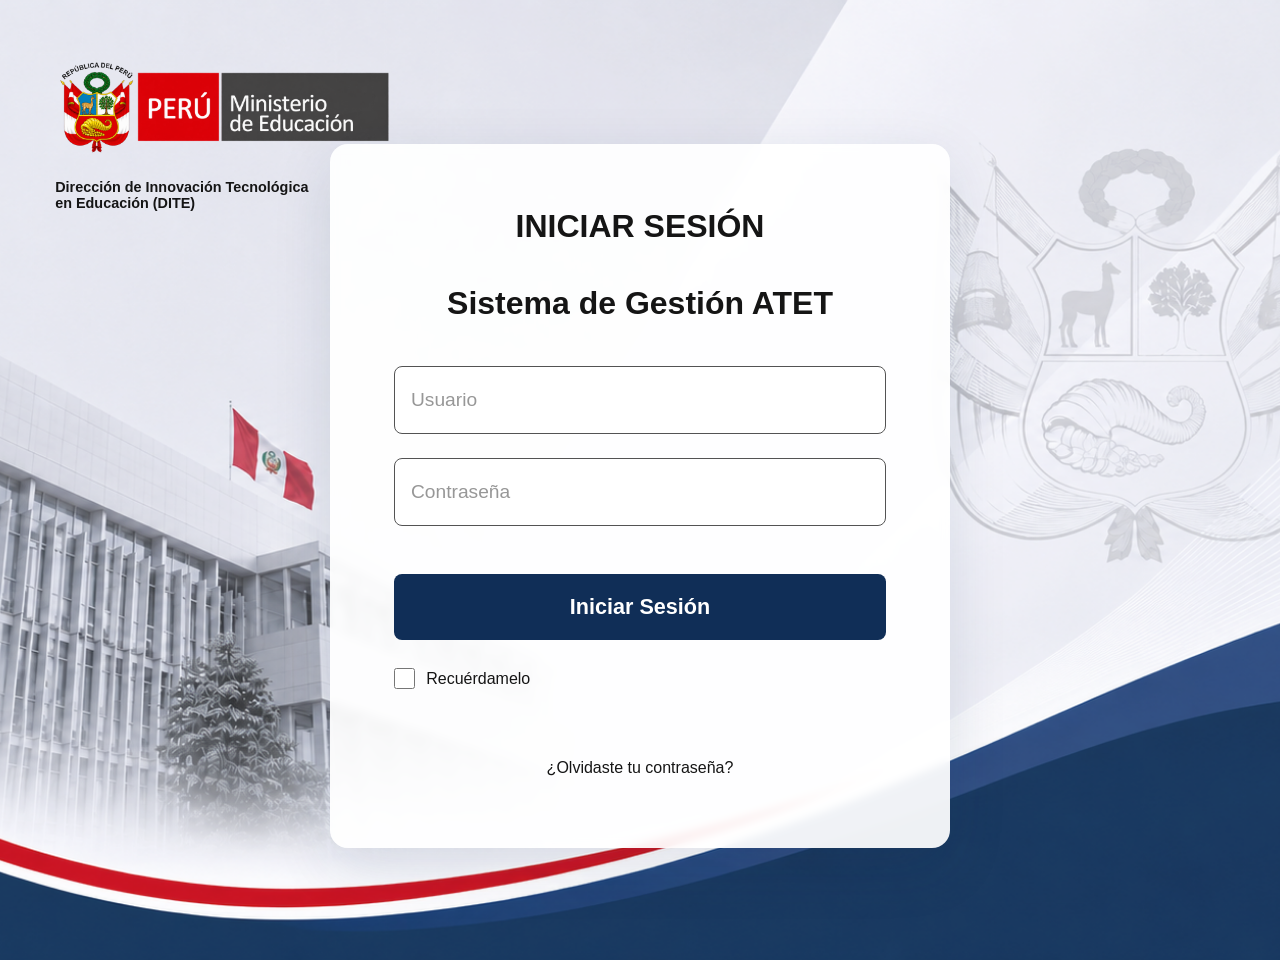
==== src/pages/inicio.html @ fafe776d "primer commit" ====
<!doctype html>
<html lang="es">
  <head>
    <meta charset="UTF-8" />
    <meta name="viewport" content="width=device-width, initial-scale=1.0" />
    <meta name="description" content="Panel del Sistema de Gestión ATET de la DITE" />
    <title>Sistema de Gestión ATET | Panel</title>
    <link rel="stylesheet" href="../assets/css/inicio.css" />
  </head>
  <body>
    <a class="skip-link" href="#main-content">Saltar al contenido principal</a>
    <div class="app-shell">
      <aside class="sidebar" id="sidebar" aria-label="Navegación principal">
        <div class="sidebar__brand">
          <img src="../assets/images/logo-minedu.png" alt="Ministerio de Educación" />
        </div>
        <nav class="sidebar__nav" id="sidebar-nav"></nav>
        <button class="sidebar__logout" id="sidebar-logout" type="button">Cerrar sesión</button>
      </aside>

      <div class="sidebar-overlay" id="sidebar-overlay" aria-hidden="true"></div>

      <div class="app-content">
        <header class="topbar">
          <button class="menu-button" id="menu-button" type="button" aria-label="Abrir menú" aria-controls="sidebar" aria-expanded="false">
            <span></span><span></span><span></span>
          </button>
          <div class="dite-brand" aria-label="Dirección de Innovación Tecnológica en Educación">
            <strong>DITE</strong>
            <span>Dirección de Innovación Tecnológica<br />en Educación</span>
          </div>
          <div class="user-menu">
            <div class="user-menu__details">
              <span>Rol: <strong id="user-role">—</strong></span>
              <span id="user-name">—</span>
            </div>
            <span class="user-menu__avatar" aria-hidden="true"><svg viewBox="0 0 24 24"><circle cx="12" cy="8" r="3.5"/><path d="M5 20c.5-4 2.8-6 7-6s6.5 2 7 6"/></svg></span>
            <button class="logout-button" id="logout" type="button">Cerrar sesión</button>
          </div>
        </header>

        <main class="main-content" id="main-content" tabindex="-1">
          <div class="page-heading">
            <h1 class="sr-only">Dashboard</h1>
            <p class="breadcrumb" aria-label="Ruta actual"><svg aria-hidden="true" viewBox="0 0 24 24"><path d="M3 11.5 12 4l9 7.5"/><path d="M5.5 10v10h13V10"/></svg><span>› Dashboard</span></p>
          </div>
          <section class="module-container" id="module-container" aria-labelledby="module-title" aria-live="polite">
            <h2 id="module-title">Cargando módulo…</h2>
            <p id="module-description">Estamos preparando el contenido solicitado.</p>
            <div id="module-dynamic"></div>
          </section>
        </main>
      </div>
    </div>
    <script src="../config/roles.js"></script>
    <script src="../config/modulos.js"></script>
    <script src="../config/denominacion.js"></script>
    <script src="../config/importacion.js"></script>
    <script src="../config/evaluacion.js"></script>
    <script src="../config/informe.js"></script>
    <script src="../config/demo-store.js"></script>
    <script src="../assets/js/dashboard-calculos.js"></script>
    <script src="../assets/js/entregables-calculos.js"></script>
    <script src="../assets/js/entregables.js"></script>
    <script src="../assets/js/historial.js"></script>
    <script src="../assets/js/evaluacion.js"></script>
    <script src="../assets/js/gestor-bandeja.js"></script>
    <script src="../assets/js/gestor-dashboard.js"></script>
    <script src="../assets/js/informe-vista-previa.js"></script>
    <script src="../assets/js/gestor-historial.js"></script>
    <script src="../assets/js/jefe-dashboard.js"></script>
    <script src="../assets/js/jefe-avance-macro.js"></script>
    <script src="../assets/js/jefe-estado-entregables.js"></script>
    <script src="../assets/js/jefe-informes-macro.js"></script>
    <script src="../assets/js/jefe-productividad-gestor.js"></script>
    <script src="../assets/js/perfil.js"></script>
    <script src="../assets/js/dashboard.js"></script>
    <script src="../assets/js/atet-calculos.js"></script>
    <script src="../assets/js/mis-atet.js"></script>
    <script src="../assets/js/registrar-atet.js"></script>
    <script src="../assets/js/importacion-validacion.js"></script>
    <script src="../assets/js/importar-atet.js"></script>
    <script src="../assets/js/select-ui.js"></script>
    <script src="../assets/js/inicio.js"></script>
  </body>
</html>
---- src/assets/css/inicio.css ----
:root {
  --navy: #132f57;
  --background: #f0f1f3;
  --surface: #fff;
  --text: #171717;
  --muted: #626b78;
  --border: #e2e5e9;
  --sidebar-width: 280px;
  --topbar-height: 106px;
}

* { box-sizing: border-box; }
img, svg { max-width: 100%; }

.skip-link { position: fixed; top: 0.75rem; left: 0.75rem; z-index: 1000; padding: 0.65rem 0.85rem; border-radius: 7px; background: var(--navy); color: #fff; font-weight: 700; transform: translateY(-180%); transition: transform 160ms ease; }
.skip-link:focus { transform: translateY(0); outline: 3px solid #f5c451; outline-offset: 2px; }

html { scroll-behavior: smooth; scrollbar-gutter: stable; }

body {
  min-width: 320px;
  min-height: 100vh;
  min-height: 100svh;
  margin: 0;
  background: var(--background);
  color: var(--text);
  font-family: Arial, Helvetica, sans-serif;
}

button, a { font: inherit; }
.app-shell, .app-content { min-height: 100vh; min-height: 100svh; }

.sidebar {
  position: fixed;
  z-index: 30;
  inset: 0 auto 0 0;
  display: flex;
  width: var(--sidebar-width);
  flex-direction: column;
  background: var(--navy);
  color: #fff;
  transition: transform 200ms ease;
}

.sidebar__brand {
  display: grid;
  min-height: var(--topbar-height);
  place-items: center;
  padding: 1.25rem;
}

.sidebar__brand img { display: block; width: min(100%, 220px); height: auto; }
.sidebar__nav { display: grid; gap: 0.35rem; padding: 1.5rem 1rem; }

.sidebar__logout {
  display: none;
  margin: auto 1rem 1.5rem;
  padding: 0.8rem 1rem;
  border: 1px solid rgba(255, 255, 255, 0.35);
  border-radius: 8px;
  background: transparent;
  color: #fff;
  cursor: pointer;
  font-weight: 700;
}

.sidebar__logout:hover { background: rgba(255, 255, 255, 0.12); }

.nav-link {
  display: flex;
  min-height: 52px;
  align-items: center;
  gap: 0.8rem;
  padding: 0.75rem 1rem;
  border-radius: 8px;
  color: #fff;
  font-weight: 700;
  text-decoration: none;
  transition: background 160ms ease;
}

.nav-link:hover, .nav-link:focus-visible, .nav-link.is-active {
  background: rgba(255, 255, 255, 0.14);
  outline: none;
}
.nav-link:focus-visible { outline: 3px solid rgba(255, 255, 255, 0.9); outline-offset: -3px; }

.nav-link__icon {
  display: inline-grid;
  width: 28px;
  flex: 0 0 28px;
  place-items: center;
}

.nav-link__icon svg {
  width: 24px;
  height: 24px;
  fill: none;
  stroke: currentColor;
  stroke-linecap: round;
  stroke-linejoin: round;
  stroke-width: 2;
}
.app-content { margin-left: var(--sidebar-width); }

.topbar {
  position: sticky;
  z-index: 20;
  top: 0;
  display: flex;
  min-height: var(--topbar-height);
  align-items: center;
  justify-content: space-between;
  gap: 1.5rem;
  padding: 1rem clamp(1.5rem, 4vw, 4rem);
  border-bottom: 1px solid var(--border);
  background: var(--surface);
}

.dite-brand, .user-menu, .user-menu__details { display: flex; min-width: 0; align-items: center; }
.dite-brand { gap: 1.25rem; }
.dite-brand strong { font-size: clamp(2rem, 3vw, 2.75rem); line-height: 1; }
.dite-brand span { font-size: 0.85rem; font-weight: 700; }
.user-menu { gap: 1.25rem; }
.user-menu__details { gap: 2rem; }

.user-menu__avatar {
  display: grid;
  width: 42px;
  height: 42px;
  place-items: center;
  border-radius: 50%;
  background: #eef2f7;
  color: var(--navy);
}

.user-menu__avatar svg {
  width: 23px;
  height: 23px;
  fill: none;
  stroke: currentColor;
  stroke-linecap: round;
  stroke-linejoin: round;
  stroke-width: 1.9;
}

.logout-button {
  padding: 0.65rem 0.9rem;
  border: 1px solid var(--border);
  border-radius: 7px;
  background: #fff;
  color: var(--navy);
  cursor: pointer;
  font-weight: 700;
}

.logout-button:hover { background: #f4f6f9; }

.menu-button {
  display: none;
  width: 44px;
  height: 44px;
  padding: 10px;
  border: 0;
  border-radius: 7px;
  background: transparent;
  cursor: pointer;
}

.menu-button span { display: block; height: 2px; margin: 5px 0; background: var(--navy); }

.main-content {
  min-height: calc(100vh - var(--topbar-height));
  padding: clamp(1rem, 2vw, 1.75rem) clamp(1.25rem, 3vw, 3rem) clamp(1.25rem, 3vw, 3rem);
}

.main-content:focus { outline: none; }
.main-content:focus-visible { outline: 3px solid #2b6cb0; outline-offset: -3px; }

.page-heading {
  display: flex;
  align-items: center;
  justify-content: flex-end;
  gap: 1rem;
  min-height: 20px;
  margin-bottom: 0.65rem;
}

.breadcrumb { display: flex; align-items: center; gap: 0.3rem; margin: 0; font-size: 0.82rem; font-weight: 700; }
.breadcrumb svg { width: 16px; height: 16px; fill: none; stroke: currentColor; stroke-linecap: round; stroke-linejoin: round; stroke-width: 2; }

.module-container {
  min-height: clamp(420px, 66vh, 760px);
  padding: clamp(1.5rem, 3vw, 2.5rem);
  border: 1px solid var(--border);
  border-radius: 14px;
  background: var(--surface);
  box-shadow: 0 8px 24px rgba(16, 46, 87, 0.05);
}

.module-container h2 { margin: 0 0 0.75rem; }
.module-container p { margin: 0; color: var(--muted); }
.module-container h2,
.module-container h3,
.module-container p,
.breadcrumb,
.user-menu__details { overflow-wrap: anywhere; }
.module-container.is-error { border-color: #d7a2a2; background: #fffafa; }
.module-container.is-error h2 { color: #8d1f1f; }

#module-dynamic:not(:empty) { margin-top: 1.75rem; }
#module-dynamic { overflow-anchor: none; }

.module-container.is-view-entering > #module-title,
.module-container.is-view-entering > #module-description,
.module-container.is-view-entering > #module-dynamic {
  animation: view-enter 240ms cubic-bezier(0.22, 1, 0.36, 1) both;
}

.module-container.is-view-entering > #module-description { animation-delay: 25ms; }
.module-container.is-view-entering > #module-dynamic { animation-delay: 45ms; }

@keyframes view-enter {
  from { opacity: 0; transform: translateY(7px); }
  to { opacity: 1; transform: translateY(0); }
}

.custom-select { position: relative; width: 100%; min-width: 0; }
.custom-select > select {
  position: absolute !important;
  width: 1px !important;
  height: 1px !important;
  min-height: 0 !important;
  margin: 0 !important;
  padding: 0 !important;
  overflow: hidden;
  clip: rect(0 0 0 0);
  clip-path: inset(50%);
  white-space: nowrap;
}

.custom-select__trigger {
  position: relative;
  width: 100%;
  min-height: 44px;
  padding: 0.68rem 2.65rem 0.68rem 0.8rem;
  overflow: hidden;
  border: 1px solid #aeb6c2;
  border-radius: 8px;
  background: #fff;
  color: var(--text);
  cursor: pointer;
  font: inherit;
  text-align: left;
  text-overflow: ellipsis;
  white-space: nowrap;
  transition: border-color 160ms ease, box-shadow 160ms ease, background-color 160ms ease;
}
.custom-select__trigger::after {
  position: absolute;
  top: 50%;
  right: 0.9rem;
  width: 8px;
  height: 8px;
  border-right: 2px solid #536174;
  border-bottom: 2px solid #536174;
  content: "";
  transform: translateY(-70%) rotate(45deg);
  transition: transform 180ms ease;
}
.custom-select.is-open .custom-select__trigger {
  border-color: #2b6cb0;
  box-shadow: 0 0 0 3px rgba(43, 108, 176, 0.16);
}
.custom-select.is-open .custom-select__trigger::after { transform: translateY(-25%) rotate(225deg); }
.custom-select__trigger:focus-visible { border-color: #2b6cb0; outline: 3px solid rgba(43, 108, 176, 0.2); outline-offset: 1px; }
.custom-select__trigger.has-placeholder { color: #667085; }
.custom-select__trigger:disabled { background: #eef1f4; color: #737d8b; cursor: not-allowed; }
.custom-select__options {
  position: absolute;
  z-index: 80;
  top: calc(100% + 6px);
  right: 0;
  left: 0;
  display: grid;
  max-height: min(280px, calc(100vh - 150px));
  padding: 0.35rem;
  overflow-y: auto;
  overscroll-behavior: contain;
  border: 1px solid #c8d0da;
  border-radius: 9px;
  background: #fff;
  box-shadow: 0 14px 34px rgba(14, 38, 70, 0.18);
  opacity: 0;
  pointer-events: none;
  transform: translateY(-5px) scale(0.985);
  transform-origin: top center;
  transition: opacity 150ms ease, transform 180ms cubic-bezier(0.22, 1, 0.36, 1);
}
.custom-select.is-open .custom-select__options { opacity: 1; pointer-events: auto; transform: translateY(0) scale(1); }
.custom-select__option {
  width: 100%;
  min-height: 40px;
  padding: 0.6rem 0.7rem;
  border: 0;
  border-radius: 6px;
  background: transparent;
  color: #263548;
  cursor: pointer;
  font: inherit;
  text-align: left;
  transition: background-color 120ms ease, color 120ms ease;
}
.custom-select__option:hover,
.custom-select__option:focus-visible { background: #edf3fa; color: var(--navy); outline: none; }
.custom-select__option.is-selected { background: #e4edf7; color: var(--navy); font-weight: 700; }
.custom-select__option:disabled { color: #939ba7; cursor: not-allowed; }

.dashboard-controls {
  display: flex;
  align-items: end;
  justify-content: flex-end;
  margin-bottom: 1.5rem;
  padding-bottom: 1.25rem;
  border-bottom: 1px solid var(--border);
}

@media (min-width: 700px) {
  .module-container.is-dashboard { position: relative; }
  .module-container.is-dashboard > #module-title,
  .module-container.is-dashboard > #module-description { max-width: calc(100% - 310px); }
  .module-container.is-dashboard #module-dynamic { margin-top: 1.25rem; }
  .module-container.is-dashboard .dashboard-controls {
    position: absolute;
    top: clamp(1.5rem, 3vw, 2.5rem);
    right: clamp(1.5rem, 3vw, 2.5rem);
    width: 265px;
    margin: 0;
    padding: 0;
    border: 0;
  }
}

.dashboard-period-field { display: grid; width: min(100%, 260px); gap: 0.45rem; }
.dashboard-period-field label { color: var(--navy); font-size: 0.9rem; font-weight: 700; }

.dashboard-period-field select {
  width: 100%;
  min-height: 44px;
  padding: 0.65rem 2.5rem 0.65rem 0.8rem;
  border: 1px solid #aeb6c2;
  border-radius: 8px;
  background: #fff;
  color: var(--text);
  cursor: pointer;
}

.dashboard-period-field select:focus-visible {
  border-color: #2b6cb0;
  outline: 3px solid rgba(43, 108, 176, 0.2);
}

.metrics-grid {
  display: grid;
  grid-template-columns: repeat(5, minmax(150px, 1fr));
  gap: 1rem;
}

.metric-card {
  min-height: 138px;
  padding: 1.25rem;
  border: 1px solid var(--border);
  border-top: 5px solid #778395;
  border-radius: 11px;
  background: #fff;
  box-shadow: 0 5px 16px rgba(16, 46, 87, 0.07);
}

.metric-card--primary { border-top-color: var(--navy); }
.metric-card--info { border-top-color: #2877a8; }
.metric-card--success { border-top-color: #26835b; }
.metric-card--warning { border-top-color: #b26a16; }
.metric-card--neutral { border-top-color: #667085; }
.metric-card .metric-card__label { min-height: 2.5em; color: #4d5868; font-size: 0.88rem; font-weight: 700; line-height: 1.35; }
.metric-card .metric-card__value { display: block; margin-top: 0.75rem; color: var(--navy); font-size: clamp(2rem, 3vw, 2.65rem); line-height: 1; }

.dashboard-state {
  display: grid;
  min-height: 140px;
  place-content: center;
  gap: 0.45rem;
  padding: 1.5rem;
  border: 1px dashed #b8c0cb;
  border-radius: 10px;
  text-align: center;
}

.dashboard-state--error { border-color: #d7a2a2; background: #fffafa; }
.dashboard-state--error strong { color: #8d1f1f; }
.dashboard-state--error span { color: var(--muted); }

.period-progress {
  margin-top: 1.5rem;
  padding: clamp(1.25rem, 2.5vw, 1.75rem);
  border: 1px solid var(--border);
  border-radius: 11px;
  background: #f8fafc;
}

.period-progress__heading {
  display: flex;
  align-items: center;
  justify-content: space-between;
  gap: 1rem;
}

.period-progress__heading h3 { margin: 0; color: var(--navy); font-size: 1.05rem; }
.period-progress__heading strong { color: var(--navy); font-size: 1.4rem; }

.period-progress__track {
  height: 14px;
  margin-top: 1rem;
  overflow: hidden;
  border-radius: 999px;
  background: #dfe5ec;
}

.period-progress__track span {
  display: block;
  height: 100%;
  border-radius: inherit;
  background: #2877a8;
  transition: width 220ms ease;
}

.period-progress .period-progress__detail { margin-top: 0.55rem; font-size: 0.88rem; }

.period-dates {
  display: grid;
  grid-template-columns: repeat(2, minmax(0, 1fr));
  gap: 1rem;
  margin-top: 1.35rem;
}

.period-dates div {
  display: grid;
  gap: 0.4rem;
  padding: 1rem;
  border-left: 4px solid var(--navy);
  border-radius: 7px;
  background: #fff;
}

.period-dates span { color: var(--muted); font-size: 0.83rem; font-weight: 700; }
.period-dates strong { color: var(--text); font-size: 1rem; }

.tracking-grid {
  display: grid;
  grid-template-columns: repeat(2, minmax(0, 1fr));
  gap: 1.25rem;
  margin-top: 1.5rem;
}

.tracking-panel {
  min-width: 0;
  padding: 1.25rem;
  border: 1px solid var(--border);
  border-radius: 11px;
  background: #fff;
}

.tracking-panel h3 { margin: 0 0 1rem; color: var(--navy); font-size: 1rem; }
.tracking-table-wrapper { max-width: 100%; overflow-x: auto; }

.tracking-table {
  width: 100%;
  min-width: 680px;
  border-collapse: collapse;
  font-size: 0.84rem;
}

.tracking-table th,
.tracking-table td {
  padding: 0.8rem 0.7rem;
  border-bottom: 1px solid var(--border);
  text-align: left;
  vertical-align: middle;
}

.tracking-table th { background: #f3f6f9; color: #455164; font-size: 0.78rem; white-space: nowrap; }
.tracking-table tbody tr:last-child td { border-bottom: 0; }

.table-pagination {
  display: flex;
  align-items: center;
  justify-content: flex-end;
  gap: 0.75rem;
  margin-top: 1rem;
  font-size: 0.8rem;
  font-weight: 700;
}

.table-pagination button {
  min-height: 36px;
  padding: 0.45rem 0.7rem;
  border: 1px solid #aeb9c8;
  border-radius: 7px;
  background: #fff;
  color: var(--navy);
  cursor: pointer;
  font-weight: 700;
}

.table-pagination button:hover:not(:disabled) { background: #eef3f8; }
.table-pagination button:disabled { cursor: not-allowed; opacity: 0.48; }
.table-pagination button:focus-visible { outline: 3px solid rgba(43, 108, 176, 0.25); outline-offset: 2px; }

.status-badge {
  display: inline-flex;
  align-items: center;
  gap: 0.35rem;
  padding: 0.35rem 0.55rem;
  border-radius: 999px;
  background: #eef1f5;
  color: #4c5768;
  font-size: 0.76rem;
  font-weight: 700;
  white-space: nowrap;
}

.status-badge svg {
  width: 17px;
  height: 17px;
  fill: none;
  stroke: currentColor;
  stroke-linecap: round;
  stroke-linejoin: round;
  stroke-width: 2;
}

.status-badge--conforme { background: #e8f5ee; color: #17633f; }
.status-badge--observada { background: #fff1dc; color: #8a4d08; }
.status-badge--pendiente { background: #edf1f6; color: #4c5768; }

.tracking-empty {
  display: grid;
  min-height: 130px;
  place-items: center;
  padding: 1rem;
  border: 1px dashed #c4cbd4;
  border-radius: 8px;
  text-align: center;
}

.result-summary {
  margin-top: 1.5rem;
  padding: clamp(1.25rem, 2.5vw, 1.75rem);
  border: 1px solid var(--border);
  border-radius: 11px;
  background: #fff;
}

.result-summary__heading h3 { margin: 0; color: var(--navy); font-size: 1.05rem; }
.result-summary__heading p { margin-top: 0.4rem; font-size: 0.88rem; }

.result-summary__content {
  display: grid;
  grid-template-columns: auto minmax(240px, 1fr);
  align-items: center;
  gap: clamp(2rem, 5vw, 4rem);
  max-width: 760px;
  margin-top: 1.5rem;
}

.result-chart {
  position: relative;
  display: grid;
  width: 190px;
  height: 190px;
  flex: 0 0 auto;
  place-items: center;
  border-radius: 50%;
  background: conic-gradient(
    #26835b 0 var(--conforming-stop),
    #b26a16 var(--conforming-stop) var(--observed-stop),
    #667085 var(--observed-stop) 100%
  );
}

.result-chart__center {
  display: grid;
  width: 116px;
  height: 116px;
  place-content: center;
  border-radius: 50%;
  background: #fff;
  text-align: center;
}

.result-chart__center strong { color: var(--navy); font-size: 2rem; line-height: 1; }
.result-chart__center span { margin-top: 0.35rem; color: var(--muted); font-size: 0.78rem; font-weight: 700; }

.result-legend {
  display: grid;
  gap: 0.7rem;
  margin: 0;
  padding: 0;
  list-style: none;
}

.result-legend li {
  display: grid;
  grid-template-columns: 13px minmax(0, 1fr) auto;
  align-items: center;
  gap: 0.65rem;
  padding: 0.65rem 0;
  border-bottom: 1px solid var(--border);
}

.result-legend li:last-child { border-bottom: 0; }
.result-legend__indicator { width: 12px; height: 12px; border-radius: 50%; }
.result-legend__indicator--conforme { background: #26835b; }
.result-legend__indicator--observada { background: #b26a16; }
.result-legend__indicator--pendiente { background: #667085; }
.result-legend strong { color: var(--navy); white-space: nowrap; }

.sr-only {
  position: absolute;
  width: 1px;
  height: 1px;
  padding: 0;
  overflow: hidden;
  clip: rect(0, 0, 0, 0);
  white-space: nowrap;
  border: 0;
}

.atet-state {
  display: grid;
  min-height: 160px;
  place-content: center;
  gap: 0.45rem;
  padding: 1.5rem;
  border: 1px dashed #b8c0cb;
  border-radius: 10px;
  color: var(--muted);
  text-align: center;
}

.atet-state--error { border-color: #d7a2a2; background: #fffafa; }
.atet-state--error strong { color: #8d1f1f; }
.state-retry { min-height: 38px; padding: 0.5rem 0.85rem; border: 1px solid #aeb9c8; border-radius: 7px; background: #fff; color: var(--navy); cursor: pointer; font-weight: 700; }
.state-retry:hover { background: #eef3f8; }
.state-retry:focus-visible { outline: 3px solid rgba(43, 108, 176, 0.25); outline-offset: 2px; }
.module-container[aria-busy="true"] { cursor: progress; }

.demo-flash {
  margin-bottom: 1rem !important;
  padding: 0.85rem 1rem;
  border-left: 4px solid #26835b;
  border-radius: 6px;
  background: #e8f5ee;
  color: #17633f !important;
  font-weight: 700;
}

.atet-list {
  margin-top: 0;
  padding: clamp(1.25rem, 2.5vw, 1.75rem);
  border: 1px solid var(--border);
  border-radius: 11px;
  background: #fff;
}

.atet-list__heading {
  display: flex;
  align-items: center;
  justify-content: space-between;
  gap: 1rem;
}

.atet-list__heading h3 { margin: 0; color: var(--navy); font-size: 1.05rem; }
.atet-list .atet-list__counter { color: var(--navy); font-size: 0.85rem; font-weight: 700; }

.atet-list__heading-actions { display: flex; align-items: center; gap: 1rem; }

.atet-list__import-link {
  display: inline-flex;
  min-height: 40px;
  align-items: center;
  padding: 0.55rem 0.85rem;
  border-radius: 7px;
  background: var(--navy);
  color: #fff;
  font-size: 0.82rem;
  font-weight: 700;
  text-decoration: none;
  white-space: nowrap;
}

.atet-list__import-link:hover { background: #0d2444; }
.atet-list__import-link:focus-visible { outline: 3px solid rgba(43, 108, 176, 0.25); outline-offset: 2px; }

.atet-search {
  display: grid;
  width: min(100%, 520px);
  gap: 0.45rem;
  margin-top: 1.25rem;
}

.atet-search label { color: var(--navy); font-size: 0.88rem; font-weight: 700; }

.atet-search input {
  width: 100%;
  min-height: 44px;
  padding: 0.7rem 0.85rem;
  border: 1px solid #aeb6c2;
  border-radius: 8px;
  color: var(--text);
}

.atet-search input:focus-visible {
  border-color: #2b6cb0;
  outline: 3px solid rgba(43, 108, 176, 0.2);
}

.atet-filters {
  display: grid;
  grid-template-columns: repeat(4, minmax(140px, 1fr)) auto;
  align-items: end;
  gap: 0.8rem;
  margin-top: 1rem;
  padding: 1rem;
  border: 1px solid var(--border);
  border-radius: 9px;
  background: #f8fafc;
}

.atet-filter-field { display: grid; gap: 0.4rem; }
.atet-filter-field label { color: #4d5868; font-size: 0.8rem; font-weight: 700; }

.atet-filter-field select {
  width: 100%;
  min-height: 42px;
  padding: 0.6rem 2rem 0.6rem 0.65rem;
  border: 1px solid #aeb6c2;
  border-radius: 7px;
  background: #fff;
  color: var(--text);
}

.atet-filter-field select:focus-visible {
  border-color: #2b6cb0;
  outline: 3px solid rgba(43, 108, 176, 0.2);
}

.atet-filters__clear {
  min-height: 42px;
  padding: 0.6rem 0.85rem;
  border: 1px solid #aeb9c8;
  border-radius: 7px;
  background: #fff;
  color: var(--navy);
  cursor: pointer;
  font-size: 0.82rem;
  font-weight: 700;
  white-space: nowrap;
}

.atet-filters__clear:hover { background: #eef3f8; }
.atet-filters__clear:focus-visible { outline: 3px solid rgba(43, 108, 176, 0.25); outline-offset: 2px; }

.atet-list__results { margin-top: 1.25rem; }
.atet-table-wrapper { max-width: 100%; overflow-x: auto; }

.atet-table {
  width: 100%;
  min-width: 850px;
  border-collapse: collapse;
  font-size: 0.86rem;
}

.atet-table th,
.atet-table td {
  padding: 0.85rem 0.75rem;
  border-bottom: 1px solid var(--border);
  text-align: left;
  vertical-align: middle;
}

.atet-table th { background: #f3f6f9; color: #455164; font-size: 0.78rem; white-space: nowrap; }
.atet-table tbody tr:hover { background: #f8fafc; }
.atet-table tbody tr:last-child td { border-bottom: 0; }

.atet-status {
  display: inline-flex;
  align-items: center;
  gap: 0.35rem;
  padding: 0.35rem 0.55rem;
  border-radius: 999px;
  background: #eef1f5;
  color: #4c5768;
  font-size: 0.76rem;
  font-weight: 700;
  text-transform: capitalize;
  white-space: nowrap;
}

.atet-status--activo { background: #e8f5ee; color: #17633f; }

.atet-status svg {
  width: 17px;
  height: 17px;
  fill: none;
  stroke: currentColor;
  stroke-linecap: round;
  stroke-linejoin: round;
  stroke-width: 2;
}

.atet-detail-link {
  display: inline-flex;
  min-height: 38px;
  align-items: center;
  padding: 0.5rem 0.7rem;
  border: 1px solid #aeb9c8;
  border-radius: 7px;
  color: var(--navy);
  font-size: 0.8rem;
  font-weight: 700;
  text-decoration: none;
  white-space: nowrap;
}

.atet-detail-link:hover { background: #eef3f8; }
.atet-detail-link:focus-visible { outline: 3px solid rgba(43, 108, 176, 0.25); outline-offset: 2px; }

.atet-list__empty {
  display: grid;
  min-height: 130px;
  place-items: center;
  padding: 1rem;
  border: 1px dashed #c4cbd4;
  border-radius: 8px;
  text-align: center;
}

.atet-detail { width: 100%; max-width: none; }

.atet-detail__toolbar {
  display: flex;
  align-items: center;
  justify-content: space-between;
  gap: 1rem;
  padding-bottom: 1rem;
  border-bottom: 1px solid var(--border);
}

.atet-back-link {
  display: inline-flex;
  width: fit-content;
  min-height: 42px;
  align-items: center;
  justify-content: center;
  padding: 0.55rem 0.9rem;
  border: 1px solid #aeb9c8;
  border-radius: 8px;
  background: #fff;
  color: var(--navy);
  font-size: 0.84rem;
  font-weight: 700;
  text-decoration: none;
}

.atet-back-link:hover { background: #eef3f8; }
.atet-back-link:focus-visible { outline: 3px solid rgba(43, 108, 176, 0.25); outline-offset: 3px; }

.atet-detail__section { padding: 1.5rem 0; border-bottom: 1px solid var(--border); }
.atet-detail__section:last-child { border-bottom: 0; }
.atet-detail__section h3 { margin: 0 0 1rem; color: var(--navy); font-size: 1.05rem; }

.atet-detail__fields {
  display: grid;
  grid-template-columns: repeat(2, minmax(0, 1fr));
  gap: 0;
  margin: 0;
  border-top: 1px solid var(--border);
}

.atet-detail__fields > div {
  min-width: 0;
  padding: 1rem;
  border-bottom: 1px solid var(--border);
}

.atet-detail__fields > div:nth-child(odd) { border-right: 1px solid var(--border); }
.atet-detail__fields .atet-detail__field--full { grid-column: 1 / -1; border-right: 0; }
.atet-detail__fields dt { color: var(--muted); font-size: 0.78rem; font-weight: 700; }
.atet-detail__fields dd { margin: 0.4rem 0 0; overflow-wrap: anywhere; color: var(--text); line-height: 1.5; }

.registration-form { width: 100%; max-width: none; }

.registration-form__note {
  display: flex;
  min-height: 52px;
  align-items: center;
  margin: 1.5rem 0 1rem !important;
  padding: 0 1rem;
  border-left: 4px solid #2877a8;
  background: #f0f7fc;
  color: #33465d !important;
  font-size: 0.88rem;
  line-height: 1.35;
  text-align: left;
}

.registration-form__section {
  min-width: 0;
  margin: 0;
  padding: 1.5rem 0;
  border: 0;
  border-bottom: 0;
}

.registration-form__section legend {
  width: 100%;
  margin: 0 0 1rem;
  padding: 0;
  color: var(--navy);
  font-size: 1.05rem;
  font-weight: 700;
}

.registration-form__grid {
  display: grid;
  grid-template-columns: repeat(3, minmax(0, 1fr));
  gap: 1rem 1.25rem;
}

.registration-field { display: grid; min-width: 0; align-content: start; gap: 0.45rem; }
.registration-field--full { grid-column: 1 / -1; }
.registration-field label { color: #4d5868; font-size: 0.83rem; font-weight: 700; }

.registration-field input,
.registration-field select,
.registration-field textarea {
  width: 100%;
  min-height: 44px;
  padding: 0.7rem 0.8rem;
  border: 1px solid #aeb6c2;
  border-radius: 8px;
  background: #fff;
  color: var(--text);
  font: inherit;
}

.registration-field textarea { min-height: 110px; resize: vertical; line-height: 1.5; }
.registration-field input[readonly],
.registration-field textarea[readonly] { background: #f3f5f7; color: #596476; }

.registration-field input:focus-visible,
.registration-field select:focus-visible,
.registration-field textarea:focus-visible {
  border-color: #2b6cb0;
  outline: 3px solid rgba(43, 108, 176, 0.2);
}

.registration-field input.is-invalid,
.registration-field select.is-invalid,
.registration-field textarea.is-invalid { border-color: #a33a2b; }

.registration-field .registration-field__error {
  min-height: 1.1rem;
  color: #8d1f1f;
  font-size: 0.76rem;
  line-height: 1.35;
}

.registration-field .registration-field__help {
  color: var(--muted);
  font-size: 0.76rem;
  line-height: 1.35;
}

.registration-form__actions {
  display: flex;
  justify-content: flex-end;
  gap: 0.75rem;
  padding-top: 1.5rem;
}

.registration-action {
  display: inline-flex;
  min-height: 44px;
  align-items: center;
  justify-content: center;
  padding: 0.65rem 1rem;
  border: 1px solid #aeb9c8;
  border-radius: 8px;
  cursor: pointer;
  font-weight: 700;
  text-decoration: none;
}

.registration-action--secondary { background: #fff; color: var(--navy); }
.registration-action--primary { border-color: var(--navy); background: var(--navy); color: #fff; }
.registration-action--secondary:hover { background: #eef3f8; }
.registration-action--primary:hover { background: #0d2444; }
.registration-action:disabled { cursor: wait; opacity: 0.62; }
.registration-action:focus-visible { outline: 3px solid rgba(43, 108, 176, 0.25); outline-offset: 2px; }
.registration-form .registration-form__status { min-height: 1.4rem; margin-top: 0.8rem; text-align: right; }

.import-wizard { width: 100%; max-width: none; }

.import-steps {
  position: relative;
  display: grid;
  grid-template-columns: repeat(4, minmax(0, 1fr));
  margin: 1rem 0 1.5rem;
  padding: 0;
  list-style: none;
}

.import-steps::before {
  position: absolute;
  z-index: 0;
  top: 17px;
  right: 12.5%;
  left: 12.5%;
  height: 2px;
  background: #dce2e9;
  content: "";
}

.import-steps li {
  position: relative;
  z-index: 1;
  display: grid;
  justify-items: center;
  gap: 0.45rem;
  color: var(--muted);
  font-size: 0.8rem;
  text-align: center;
}

.import-steps span {
  z-index: 1;
  display: grid;
  width: 34px;
  height: 34px;
  flex: 0 0 auto;
  place-items: center;
  border: 2px solid #c4ccd6;
  border-radius: 50%;
  background: #fff;
  font-weight: 800;
}

.import-steps .is-current { color: var(--navy); }
.import-steps .is-current span { border-color: var(--navy); background: var(--navy); color: #fff; }
.import-steps .is-complete { color: #17633f; }
.import-steps .is-complete span { border-color: #26835b; background: #e8f5ee; color: #17633f; }

.import-panel {
  margin-top: 1rem;
  padding: clamp(1rem, 2.5vw, 1.5rem);
  border: 1px solid var(--border);
  border-radius: 10px;
  background: #fff;
}

.import-panel--template {
  display: grid;
  grid-template-columns: minmax(0, 1fr) auto;
  align-items: center;
  gap: 0.45rem 1.5rem;
  background: #f8fafc;
}

.import-panel h3 { margin: 0; color: var(--navy); font-size: 1rem; }
.import-panel p { margin: 0; color: var(--muted); font-size: 0.86rem; }
.import-panel--template .registration-action { grid-row: 1 / 3; grid-column: 2; }

.import-dropzone {
  display: grid;
  min-height: 190px;
  place-items: center;
  align-content: center;
  gap: 0.45rem;
  margin-top: 1rem;
  padding: 1.5rem;
  border: 2px dashed #9eabbc;
  border-radius: 10px;
  background: #fbfcfe;
  color: var(--navy);
  cursor: pointer;
  text-align: center;
}

.import-dropzone:hover,
.import-dropzone.is-dragging { border-color: #2b6cb0; background: #f0f7fc; }
.import-dropzone:focus-within { outline: 3px solid rgba(43, 108, 176, 0.25); outline-offset: 2px; }
.import-dropzone__icon { font-size: 2rem; line-height: 1; }
.import-dropzone > span:last-child { color: var(--muted); font-size: 0.8rem; }

.import-file-card {
  display: grid;
  gap: 0.25rem;
  margin-top: 1rem;
  padding: 0.85rem 1rem;
  border-left: 4px solid #26835b;
  border-radius: 6px;
  background: #e8f5ee;
  color: #17633f;
}

.import-file-card[hidden] { display: none; }
.import-file-card span { font-size: 0.8rem; }
.import-status { min-height: 1.3rem; margin-top: 0.75rem !important; }
.import-status--error { color: #8d1f1f !important; font-weight: 700; }

.import-actions {
  display: flex;
  justify-content: space-between;
  gap: 0.75rem;
  padding-top: 1.5rem;
}

.import-validation-result:focus { outline: 3px solid rgba(43, 108, 176, 0.25); outline-offset: 3px; }

.import-validation-summary {
  display: grid;
  grid-template-columns: repeat(4, minmax(0, 1fr));
  gap: 0.75rem;
  margin: 1.25rem 0 0;
}

.import-validation-summary__item {
  padding: 0.8rem 1rem;
  border-left: 3px solid var(--navy);
}

.import-validation-summary__item--valid { border-left-color: #26835b; }
.import-validation-summary__item--warning { border-left-color: #b2701d; }
.import-validation-summary__item--blocked { border-left-color: #a33a2b; }
.import-validation-summary dt { color: var(--muted); font-size: 0.78rem; font-weight: 700; }
.import-validation-summary dd { margin: 0.35rem 0 0; color: var(--navy); font-size: 1.65rem; font-weight: 800; }

.import-review:focus { outline: 3px solid rgba(43, 108, 176, 0.25); outline-offset: 3px; }
.import-review__heading { display: flex; align-items: center; justify-content: space-between; gap: 1rem; margin-bottom: 1rem; }
.import-review__heading p { color: var(--navy); font-weight: 700; }
.import-review-table-wrapper { max-width: 100%; overflow-x: auto; }
.import-review-table { width: 100%; min-width: 980px; border-collapse: collapse; font-size: 0.82rem; }
.import-review-table th,
.import-review-table td { padding: 0.8rem 0.7rem; border-bottom: 1px solid var(--border); text-align: left; vertical-align: top; }
.import-review-table th { background: #f3f6f9; color: #455164; font-size: 0.76rem; white-space: nowrap; }
.import-review-table details { min-width: 170px; }
.import-review-table summary { color: var(--navy); cursor: pointer; font-weight: 700; }
.import-review-table details:focus-within { outline: 3px solid rgba(43, 108, 176, 0.2); outline-offset: 2px; }
.import-review-table ul { display: grid; gap: 0.4rem; margin: 0.6rem 0 0; padding-left: 1.1rem; }
.import-review-table li { line-height: 1.35; }
.import-review-table li.is-error { color: #8d1f1f; }
.import-review-table li.is-warning { color: #805113; }

.import-row-status { display: inline-flex; padding: 0.35rem 0.55rem; border-radius: 999px; font-size: 0.74rem; font-weight: 700; white-space: nowrap; }
.import-row-status--importada { background: #e8f5ee; color: #17633f; }
.import-row-status--importada-advertencia { background: #fff3df; color: #805113; }
.import-row-status--no-importada { background: #fbe9e7; color: #8d1f1f; }
.import-review__pagination { margin-top: 1rem; }

.import-final-state {
  min-height: 230px;
  align-content: center;
  text-align: center;
}

.import-final-state:focus { outline: 3px solid rgba(43, 108, 176, 0.25); outline-offset: 3px; }
.import-final-state__summary { margin-top: 1rem; text-align: left; }
.import-final-state__table { margin-top: 1.25rem; text-align: left; }

.deliverable-list {
  width: 100%;
  padding: clamp(1.25rem, 2.5vw, 1.75rem);
  border: 1px solid var(--border);
  border-radius: 11px;
  background: #fff;
}

.deliverable-list__heading { display: flex; align-items: center; justify-content: space-between; gap: 1rem; }
.deliverable-list__heading h3 { margin: 0; color: var(--navy); font-size: 1.05rem; }
.deliverable-list__heading p { color: var(--navy); font-size: 0.85rem; font-weight: 700; }
.deliverable-filters { display: grid; grid-template-columns: repeat(3, minmax(0, 1fr)) auto; align-items: end; gap: 0.8rem; margin-top: 1.25rem; padding: 1rem; border: 1px solid var(--border); border-radius: 9px; background: #f8fafc; }
.deliverable-filter { display: grid; min-width: 0; gap: 0.4rem; }
.deliverable-filter label { color: #4d5868; font-size: 0.8rem; font-weight: 700; }
.deliverable-filter select { width: 100%; min-height: 42px; padding: 0.6rem 2rem 0.6rem 0.65rem; border: 1px solid #aeb6c2; border-radius: 7px; background: #fff; color: var(--text); }
.deliverable-filter select:focus-visible { border-color: #2b6cb0; outline: 3px solid rgba(43, 108, 176, 0.2); }
.deliverable-list__results { margin-top: 1.25rem; }
.deliverable-table-wrapper { max-width: 100%; overflow-x: auto; }
.deliverable-table { width: 100%; min-width: 1080px; border-collapse: collapse; font-size: 0.82rem; }
.deliverable-table th,
.deliverable-table td { padding: 0.8rem 0.7rem; border-bottom: 1px solid var(--border); text-align: left; vertical-align: middle; }
.deliverable-table th { background: #f3f6f9; color: #455164; font-size: 0.76rem; white-space: nowrap; }
.deliverable-table tbody tr:hover { background: #f8fafc; }
.deliverable-table__atet { display: grid; gap: 0.2rem; min-width: 180px; }
.deliverable-table__atet span { color: var(--muted); font-size: 0.76rem; }
.deliverable-status { display: inline-flex; padding: 0.35rem 0.55rem; border-radius: 999px; font-size: 0.74rem; font-weight: 700; white-space: nowrap; }
.deliverable-status--pendiente { background: #eef1f5; color: #4c5768; }
.deliverable-status--presentado { background: #e8f5ee; color: #17633f; }
.deliverable-status--fuera-plazo { background: #fff3df; color: #805113; }
.evaluation-status { display: inline-flex; padding: 0.35rem 0.55rem; border-radius: 999px; font-size: 0.74rem; font-weight: 700; white-space: nowrap; }
.evaluation-status--pendiente { background: #eef1f5; color: #4c5768; }
.evaluation-status--conforme { background: #e8f5ee; color: #17633f; }
.evaluation-status--observada { background: #fbe9e7; color: #8d1f1f; }
.deliverable-action { display: inline-flex; min-height: 38px; align-items: center; padding: 0.5rem 0.7rem; border: 1px solid #aeb9c8; border-radius: 7px; color: var(--navy); font-size: 0.78rem; font-weight: 700; text-decoration: none; white-space: nowrap; }
.deliverable-action:hover { background: #eef3f8; }
.deliverable-action:focus-visible { outline: 3px solid rgba(43, 108, 176, 0.25); outline-offset: 2px; }
.deliverable-placeholder { display: grid; width: 100%; justify-items: start; gap: 1rem; }
.deliverable-placeholder h3 { margin: 0; color: var(--navy); }
.deliverable-placeholder p { margin: 0; color: var(--muted); }
.deliverable-presentation { width: 100%; }
.deliverable-presentation > .atet-back-link { margin-bottom: 1rem; }
.deliverable-presentation__heading { display: flex; align-items: center; justify-content: space-between; gap: 1rem; margin-bottom: 1rem; }
.deliverable-presentation__heading h3 { margin: 0; color: var(--navy); font-size: 1.05rem; }
.deliverable-presentation__details { max-width: none; }
.deliverable-presentation__form { width: 100%; }

.history-list { width: 100%; padding: clamp(1.25rem, 2.5vw, 1.75rem); border: 1px solid var(--border); border-radius: 11px; background: #fff; }
.history-list__heading { display: flex; align-items: center; justify-content: space-between; gap: 1rem; }
.history-list__heading h3 { margin: 0; color: var(--navy); font-size: 1.05rem; }
.history-list__heading p { color: var(--navy); font-size: 0.85rem; font-weight: 700; }
.history-filters { display: grid; grid-template-columns: minmax(220px, 2fr) minmax(180px, 1fr) auto; align-items: end; gap: 0.8rem; margin-top: 1.25rem; padding: 1rem; border: 1px solid var(--border); border-radius: 9px; background: #f8fafc; }
.history-filters input { width: 100%; min-height: 42px; padding: 0.6rem 0.7rem; border: 1px solid #aeb6c2; border-radius: 7px; }
.history-filters input:focus-visible { border-color: #2b6cb0; outline: 3px solid rgba(43, 108, 176, 0.2); }
.history-list__results { margin-top: 1.25rem; }
.history-table-wrapper { max-width: 100%; overflow-x: auto; }
.history-table { width: 100%; min-width: 900px; border-collapse: collapse; font-size: 0.82rem; }
.history-table th,
.history-table td { padding: 0.8rem 0.7rem; border-bottom: 1px solid var(--border); text-align: left; vertical-align: top; }
.history-table th { background: #f3f6f9; color: #455164; font-size: 0.76rem; white-space: nowrap; }
.history-action { font-weight: 700; }
.history-action--creacion { color: #17633f; }
.history-action--actualizacion { color: #805113; }

.tracking-table th,
.tracking-table td,
.atet-table th,
.atet-table td,
.import-review-table th,
.import-review-table td,
.deliverable-table th,
.deliverable-table td,
.history-table th,
.history-table td { text-align: center; }

.deliverable-table__atet { justify-items: center; }
.import-review-table details ul { text-align: left; }

.evaluation-view,
.evaluation-existing { width: 100%; }
.evaluation-existing { display: grid; justify-items: start; gap: 1rem; }
.evaluation-existing h3,
.evaluation-existing p { margin: 0; }
.evaluation-summary { margin-top: 1.25rem; }
.evaluation-summary h3 { margin: 0; color: var(--navy); font-size: 1.1rem; }
.evaluation-summary p { margin: 0.4rem 0 0; color: var(--muted); }
.evaluation-warning { margin-top: 1.25rem !important; }
.evaluation-form { width: 100%; }
.evaluation-grid { display: grid; grid-template-columns: repeat(2, minmax(0, 1fr)); gap: 0; }
.evaluation-item { min-width: 0; margin: 0; padding: 1.25rem; border: 0; border-bottom: 1px solid var(--border); }
.evaluation-item:nth-child(odd) { border-right: 1px solid var(--border); }
.evaluation-item legend { min-height: 3.8rem; padding: 0; color: var(--navy); font-size: 0.9rem; font-weight: 700; line-height: 1.45; }
.evaluation-item__options { display: flex; flex-wrap: wrap; gap: 0.75rem; margin-top: 0.75rem; }
.evaluation-item__options label { display: inline-flex; min-height: 40px; align-items: center; gap: 0.45rem; padding: 0.45rem 0.7rem; border: 1px solid #aeb9c8; border-radius: 7px; cursor: pointer; }
.evaluation-item__options label:has(input:checked) { border-color: var(--navy); background: #eef3f8; color: var(--navy); font-weight: 700; }
.evaluation-item__options input:focus-visible { outline: 3px solid rgba(43, 108, 176, 0.25); outline-offset: 3px; }
.evaluation-item > label { display: block; margin-top: 1rem; color: #4d5868; font-size: 0.78rem; font-weight: 700; }
.evaluation-item textarea { width: 100%; min-height: 70px; margin-top: 0.4rem; padding: 0.65rem 0.75rem; border: 1px solid #aeb6c2; border-radius: 7px; resize: vertical; font: inherit; }
.evaluation-item textarea:focus-visible { border-color: #2b6cb0; outline: 3px solid rgba(43, 108, 176, 0.2); }
.evaluation-item__error { min-height: 1.1rem; margin: 0.4rem 0 0; color: #8d1f1f; font-size: 0.76rem; }
.evaluation-item.is-invalid { background: #fffafa; }
.evaluation-outcome { display: grid; grid-template-columns: auto auto minmax(260px, 1fr); align-items: start; gap: 0.75rem 1rem; margin-top: 1.25rem; padding: 1rem; border-left: 4px solid var(--navy); background: #f8fafc; }
.evaluation-outcome > span { color: var(--muted); font-size: 0.82rem; font-weight: 700; }
.evaluation-outcome__value { color: var(--navy); }
.evaluation-outcome__value--conforme { color: #17633f; }
.evaluation-outcome__value--observada { color: #8d1f1f; }
.evaluation-motive { display: grid; grid-column: 3; gap: 0.4rem; }
.evaluation-motive[hidden] { display: none; }
.evaluation-motive label { color: #4d5868; font-size: 0.8rem; font-weight: 700; }
.evaluation-motive textarea { width: 100%; min-height: 85px; padding: 0.65rem 0.75rem; border: 1px solid #aeb6c2; border-radius: 7px; resize: vertical; font: inherit; }
.evaluation-motive textarea:focus-visible { border-color: #2b6cb0; outline: 3px solid rgba(43, 108, 176, 0.2); }
.evaluation-motive textarea[aria-invalid="true"] { border-color: #a33a2b; }
.evaluation-detail { width: 100%; }
.evaluation-detail > .atet-back-link { margin-bottom: 1.25rem; }
.evaluation-detail__heading { display: flex; align-items: center; justify-content: space-between; gap: 1rem; }
.evaluation-detail__heading h3 { margin: 0; color: var(--navy); font-size: 1.15rem; }
.evaluation-detail__heading p { margin: 0.35rem 0 0; color: var(--muted); }
.evaluation-detail__readonly { margin: 1.25rem 0 0 !important; padding: 0.85rem 1rem; border-left: 4px solid var(--navy); border-radius: 6px; background: #eef3f8; color: var(--navy) !important; font-size: 0.84rem; font-weight: 700; }
.evaluation-detail__actions { display: flex; justify-content: flex-end; margin-top: 1rem; }
.evaluation-detail__metadata { display: grid; grid-template-columns: repeat(3, minmax(0, 1fr)); margin: 1.25rem 0 0; border: 1px solid var(--border); border-radius: 10px; overflow: hidden; }
.evaluation-detail__metadata > div { min-width: 0; padding: 1rem; border-right: 1px solid var(--border); border-bottom: 1px solid var(--border); }
.evaluation-detail__metadata > div:nth-child(3n) { border-right: 0; }
.evaluation-detail__metadata > div:nth-last-child(-n + 3) { border-bottom: 0; }
.evaluation-detail__metadata dt { color: #566173; font-size: 0.76rem; font-weight: 700; }
.evaluation-detail__metadata dd { margin: 0.35rem 0 0; overflow-wrap: anywhere; font-weight: 700; }
.evaluation-detail__warning { margin: 1.25rem 0 0 !important; }
.evaluation-detail__section { margin-top: 1.75rem; }
.evaluation-detail__section h4 { margin: 0 0 1rem; color: var(--navy); font-size: 1.05rem; }
.evaluation-detail__criteria { display: grid; grid-template-columns: repeat(2, minmax(0, 1fr)); margin: 0; padding: 0; border: 1px solid var(--border); border-radius: 10px; overflow: hidden; list-style: none; }
.evaluation-detail__criterion { display: grid; grid-template-columns: minmax(0, 1fr) auto; align-content: start; gap: 0.65rem 1rem; padding: 1rem; border-bottom: 1px solid var(--border); }
.evaluation-detail__criterion:nth-child(odd) { border-right: 1px solid var(--border); }
.evaluation-detail__criterion:nth-last-child(-n + 2) { border-bottom: 0; }
.evaluation-detail__criterion p { margin: 0; }
.evaluation-detail__criterion > p:first-child { color: #303a49; font-weight: 700; line-height: 1.45; }
.evaluation-detail__criterion > p:last-child { grid-column: 1 / -1; color: var(--muted); font-size: 0.8rem; }
.evaluation-answer { align-self: start; padding: 0.3rem 0.5rem; border-radius: 999px; font-size: 0.74rem; white-space: nowrap; }
.evaluation-answer--cumple { background: #e8f5ee; color: #17633f; }
.evaluation-answer--no-cumple { background: #fbe9e7; color: #8d1f1f; }
.evaluation-answer--pendiente { background: #eef1f5; color: #4c5768; }
.evaluation-detail__motive p { margin: 0; padding: 1rem; border-left: 4px solid #b7791f; background: #fffaf0; line-height: 1.5; }
.evaluation-detail__history { display: grid; gap: 0.75rem; margin: 0; padding: 0; list-style: none; }
.evaluation-detail__history li { display: grid; grid-template-columns: minmax(180px, 0.7fr) minmax(260px, 1.5fr) minmax(180px, 0.7fr); gap: 1rem; align-items: center; padding: 0.9rem 1rem; border: 1px solid var(--border); border-radius: 9px; background: #f8fafc; }
.evaluation-detail__history span { color: var(--muted); font-size: 0.82rem; }
.manager-inbox { width: 100%; }
.manager-inbox__heading { display: flex; align-items: center; justify-content: space-between; gap: 1rem; }
.manager-inbox__heading h3 { margin: 0; color: var(--navy); font-size: 1.1rem; }
.manager-inbox__heading p { margin: 0; color: var(--navy); font-size: 0.85rem; font-weight: 700; }
.manager-inbox__notice { margin: 1.25rem 0 !important; }
.manager-inbox__filters { display: grid; grid-template-columns: repeat(3, minmax(0, 1fr)); gap: 0.85rem; margin-bottom: 1.25rem; padding: 1rem; border: 1px solid var(--border); border-radius: 9px; background: #f8fafc; }
.manager-inbox__filter { display: grid; min-width: 0; gap: 0.4rem; }
.manager-inbox__filter label { color: #4d5868; font-size: 0.78rem; font-weight: 700; }
.manager-inbox__filter select { width: 100%; min-height: 42px; padding: 0.6rem 2.2rem 0.6rem 0.7rem; border: 1px solid #aeb6c2; border-radius: 7px; background: #fff; }
.manager-inbox__filter select:focus-visible { border-color: #2b6cb0; outline: 3px solid rgba(43, 108, 176, 0.2); }
.manager-inbox__clear { justify-self: start; }
.manager-inbox__results { width: 100%; }
.manager-inbox__table-wrapper { max-width: 100%; overflow-x: auto; }
.manager-inbox__table { width: 100%; min-width: 1180px; border-collapse: collapse; font-size: 0.82rem; }
.manager-inbox__table th,
.manager-inbox__table td { padding: 0.8rem 0.7rem; border-bottom: 1px solid var(--border); text-align: center; vertical-align: middle; }
.manager-inbox__table th { background: #f3f6f9; color: #455164; font-size: 0.76rem; white-space: nowrap; }
.manager-inbox__table tbody tr:hover { background: #f8fafc; }
.management-status { display: inline-flex; padding: 0.35rem 0.55rem; border-radius: 999px; font-size: 0.74rem; font-weight: 700; white-space: nowrap; }
.management-status--pendiente-informe { background: #edf1f6; color: #4c5768; }
.management-status--en-revision { background: #e8f1fa; color: #215f91; }
.management-status--gestionado { background: #e8f5ee; color: #17633f; }
.report-preview { width: 100%; }
.report-preview > .atet-back-link { margin-bottom: 1.25rem; }
.report-preview__warning { margin: 0 0 1.25rem !important; }
.report-preview__paper { width: min(100%, 1180px); margin: 0 auto; padding: clamp(1.5rem, 4vw, 3.5rem); border: 1px solid #cfd5dd; border-radius: 6px; background: #fff; box-shadow: 0 10px 28px rgba(16, 46, 87, 0.08); }
.report-preview__institution { margin: 0 !important; color: var(--navy) !important; font-size: 0.8rem; font-weight: 800; letter-spacing: 0.04em; text-align: center; }
.report-preview__paper > h3 { max-width: 780px; margin: 1.25rem auto 1.75rem; color: var(--text); font-size: clamp(1.15rem, 2vw, 1.5rem); line-height: 1.4; text-align: center; }
.report-preview__paper h4 { margin: 1.75rem 0 0.65rem; color: var(--navy); font-size: 1rem; }
.report-preview__paper > p { color: var(--text); line-height: 1.65; }
.report-preview__document-data,
.report-preview__evaluation-data { display: grid; grid-template-columns: repeat(3, minmax(0, 1fr)); margin: 0; border: 1px solid var(--border); border-radius: 8px; overflow: hidden; }
.report-preview__document-data > div,
.report-preview__evaluation-data > div { min-width: 0; padding: 0.85rem 1rem; border-right: 1px solid var(--border); }
.report-preview__document-data > div:nth-child(3n),
.report-preview__evaluation-data > div:nth-child(3n) { border-right: 0; }
.report-preview__evaluation-data > div:nth-child(-n + 3) { border-bottom: 1px solid var(--border); }
.report-preview__paper dt { color: #566173; font-size: 0.75rem; font-weight: 700; }
.report-preview__paper dd { margin: 0.35rem 0 0; overflow-wrap: anywhere; font-weight: 700; }
.report-preview__pending { color: #8a4d08; }
.report-preview__subject { margin-top: 1.5rem !important; padding: 0.85rem 1rem; border-left: 4px solid var(--navy); background: #f6f8fb; font-weight: 700; }
.report-preview__criteria { margin: 0; padding: 0; border: 1px solid var(--border); border-radius: 8px; list-style: none; overflow: hidden; }
.report-preview__criteria li { display: grid; grid-template-columns: minmax(0, 1fr) auto; align-items: center; gap: 1rem; padding: 0.8rem 1rem; border-bottom: 1px solid var(--border); }
.report-preview__criteria li:last-child { border-bottom: 0; }
.report-preview__criteria span { line-height: 1.45; }
.report-preview__criteria strong { padding: 0.3rem 0.5rem; border-radius: 999px; font-size: 0.75rem; white-space: nowrap; }
.report-preview__criteria .is-conforming { background: #e8f5ee; color: #17633f; }
.report-preview__criteria .is-observed { background: #fbe9e7; color: #8d1f1f; }
.report-preview__signature { display: grid; justify-items: center; width: min(100%, 330px); gap: 0.35rem; margin: 4rem auto 0; text-align: center; }
.report-preview__signature > span { width: 100%; border-top: 1px solid #596273; }
.report-preview__signature small { color: #8a4d08; }
.report-preview__actions { display: flex; align-items: center; justify-content: flex-end; gap: 1rem; margin-top: 1.25rem; }
.report-preview__actions .registration-form__status { margin: 0; }
.manager-dashboard__reports { display: grid; gap: 0; margin: 0; padding: 0; list-style: none; }
.manager-dashboard__reports li { display: grid; gap: 0.35rem; padding: 0.85rem 0; border-bottom: 1px solid var(--border); }
.manager-dashboard__reports li:last-child { border-bottom: 0; }
.manager-dashboard__reports span { color: var(--muted); font-size: 0.8rem; }
.report-history { width: 100%; }
.report-history__heading { display: flex; align-items: center; justify-content: space-between; gap: 1rem; margin-bottom: 1.25rem; }
.report-history__heading h3 { margin: 0; color: var(--navy); font-size: 1.1rem; }
.report-history__heading p { margin: 0; color: var(--navy); font-size: 0.85rem; font-weight: 700; }
.report-history__table-wrapper { max-width: 100%; overflow-x: auto; }
.report-history__table { width: 100%; min-width: 1240px; border-collapse: collapse; font-size: 0.82rem; }
.report-history__table th,
.report-history__table td { padding: 0.8rem 0.7rem; border-bottom: 1px solid var(--border); text-align: center; vertical-align: middle; }
.report-history__table th { background: #f3f6f9; color: #455164; font-size: 0.76rem; white-space: nowrap; }
.report-history__table tbody tr:hover { background: #f8fafc; }
.report-history__table button.deliverable-action { font: inherit; }
.macro-progress { width: 100%; }
.macro-progress__heading h3 { margin: 0; color: var(--navy); font-size: 1.1rem; }
.macro-progress__heading p { margin-top: 0.4rem; }
.macro-progress__filters { display: flex; justify-content: flex-end; margin-top: 1.25rem; padding: 1rem; border: 1px solid var(--border); border-radius: 9px; background: #f8fafc; }
.macro-progress__filters .manager-inbox__filter { width: min(100%, 300px); }
.macro-progress__results { margin-top: 1.25rem; }
.macro-progress__table-wrapper { max-width: 100%; overflow-x: auto; }
.macro-progress__table { width: 100%; min-width: 1180px; border-collapse: collapse; font-size: 0.82rem; }
.macro-progress__table th,
.macro-progress__table td { padding: 0.9rem 0.75rem; border-bottom: 1px solid var(--border); text-align: center; vertical-align: middle; }
.macro-progress__table th { background: #f3f6f9; color: #455164; font-size: 0.76rem; white-space: nowrap; }
.macro-progress__value { display: grid; min-width: 170px; gap: 0.45rem; }
.macro-progress__value > span { color: var(--navy); font-size: 0.78rem; font-weight: 700; }
.macro-progress__track { height: 9px; overflow: hidden; border-radius: 999px; background: #dfe5ec; }
.macro-progress__track > span { display: block; height: 100%; border-radius: inherit; background: #2877a8; }
.deliverable-state { width: 100%; }
.deliverable-state__heading { display: flex; align-items: center; justify-content: space-between; gap: 1rem; }
.deliverable-state__heading h3 { margin: 0; color: var(--navy); font-size: 1.1rem; }
.deliverable-state__heading p { color: var(--navy); font-size: 0.85rem; font-weight: 700; }
.deliverable-state__filters { display: grid; grid-template-columns: repeat(3, minmax(0, 1fr)); align-items: end; gap: 0.85rem; margin-top: 1.25rem; padding: 1rem; border: 1px solid var(--border); border-radius: 9px; background: #f8fafc; }
.deliverable-state__filters .atet-filters__clear { justify-self: start; }
.deliverable-state__summary-wrapper { margin-top: 1.25rem; }
.deliverable-state__summary { display: grid; grid-template-columns: repeat(4, minmax(0, 1fr)); margin: 0; border-top: 1px solid var(--border); border-bottom: 1px solid var(--border); }
.deliverable-state__summary > div { padding: 0.9rem 1rem; border-right: 1px solid var(--border); text-align: center; }
.deliverable-state__summary > div:last-child { border-right: 0; }
.deliverable-state__summary dt { color: #566173; font-size: 0.76rem; font-weight: 700; }
.deliverable-state__summary dd { margin: 0.35rem 0 0; color: var(--navy); font-size: 0.88rem; font-weight: 800; }
.deliverable-state__results { margin-top: 1.25rem; }
.deliverable-state__table-wrapper { max-width: 100%; overflow-x: auto; }
.deliverable-state__table { width: 100%; min-width: 1120px; border-collapse: collapse; font-size: 0.82rem; }
.deliverable-state__table th,
.deliverable-state__table td { padding: 0.8rem 0.7rem; border-bottom: 1px solid var(--border); text-align: center; vertical-align: middle; }
.deliverable-state__table th { background: #f3f6f9; color: #455164; font-size: 0.76rem; white-space: nowrap; }
.deliverable-state__table tbody tr:hover { background: #f8fafc; }
.reports-by-macro { width: 100%; }
.reports-by-macro__filters { display: grid; grid-template-columns: repeat(4, minmax(0, 1fr)) auto; align-items: end; gap: 0.85rem; margin-top: 1.25rem; padding: 1rem; border: 1px solid var(--border); border-radius: 9px; background: #f8fafc; }
.reports-by-macro__summary { grid-template-columns: repeat(5, minmax(0, 1fr)); }
.reports-by-macro__table-wrapper { max-width: 100%; margin-top: 1.25rem; overflow-x: auto; }
.reports-by-macro__table { width: 100%; min-width: 1080px; border-collapse: collapse; font-size: 0.82rem; }
.reports-by-macro__table th,
.reports-by-macro__table td { padding: 0.85rem 0.7rem; border-bottom: 1px solid var(--border); text-align: center; vertical-align: middle; }
.reports-by-macro__table th { background: #f3f6f9; color: #455164; font-size: 0.76rem; white-space: nowrap; }
.reports-by-macro__table tbody tr:hover { background: #f8fafc; }
.manager-productivity { width: 100%; }
.manager-productivity__rule { margin: 1.25rem 0 !important; }
.manager-productivity__filters { display: grid; grid-template-columns: repeat(2, minmax(0, 300px)); gap: 0.85rem; padding: 1rem; border: 1px solid var(--border); border-radius: 9px; background: #f8fafc; }
.manager-productivity__summary { grid-template-columns: repeat(5, minmax(0, 1fr)); margin-top: 1.25rem; }
.manager-productivity__table-wrapper { max-width: 100%; margin-top: 1.25rem; overflow-x: auto; }
.manager-productivity__table { width: 100%; min-width: 1080px; border-collapse: collapse; font-size: 0.82rem; }
.manager-productivity__table th,
.manager-productivity__table td { padding: 0.85rem 0.7rem; border-bottom: 1px solid var(--border); text-align: center; vertical-align: middle; }
.manager-productivity__table th { background: #f3f6f9; color: #455164; font-size: 0.76rem; white-space: nowrap; }
.profile-view { width: 100%; }
.profile-view__heading h3 { margin: 0; color: var(--navy); font-size: 1.1rem; }
.profile-view__heading p { margin-top: 0.4rem; }
.profile-view__details { display: grid; grid-template-columns: repeat(2, minmax(0, 1fr)); margin: 1.25rem 0 0; border: 1px solid var(--border); border-radius: 9px; overflow: hidden; }
.profile-view__details > div { padding: 1rem; border-right: 1px solid var(--border); border-bottom: 1px solid var(--border); }
.profile-view__details > div:nth-child(2n) { border-right: 0; }
.profile-view__details > div:nth-last-child(-n + 2) { border-bottom: 0; }
.profile-view__details dt { color: #566173; font-size: 0.76rem; font-weight: 700; }
.profile-view__details dd { margin: 0.35rem 0 0; color: var(--navy); font-weight: 700; overflow-wrap: anywhere; }

.sidebar-overlay { display: none; }

.tracking-table-wrapper,
.atet-table-wrapper,
.import-review-table-wrapper,
.deliverable-table-wrapper,
.history-table-wrapper,
.manager-inbox__table-wrapper,
.report-history__table-wrapper,
.macro-progress__table-wrapper,
.deliverable-state__table-wrapper,
.reports-by-macro__table-wrapper,
.manager-productivity__table-wrapper {
  overscroll-behavior-inline: contain;
  scrollbar-gutter: stable;
  -webkit-overflow-scrolling: touch;
}

@media (max-width: 1280px) {
  .tracking-grid { grid-template-columns: 1fr; }
  .atet-filters { grid-template-columns: repeat(2, minmax(0, 1fr)); }
  .atet-filters__clear { justify-self: start; }
  .registration-form__grid { grid-template-columns: repeat(2, minmax(0, 1fr)); }
  .deliverable-filters { grid-template-columns: repeat(2, minmax(0, 1fr)); }
  .deliverable-filters .atet-filters__clear { justify-self: start; }
  .history-filters { grid-template-columns: repeat(2, minmax(0, 1fr)); }
  .history-filters .atet-filters__clear { justify-self: start; }
  .manager-inbox__filters { grid-template-columns: repeat(2, minmax(0, 1fr)); }
  .deliverable-state__filters { grid-template-columns: repeat(2, minmax(0, 1fr)); }
  .deliverable-state__summary { grid-template-columns: repeat(2, minmax(0, 1fr)); }
  .deliverable-state__summary > div:nth-child(2) { border-right: 0; }
  .deliverable-state__summary > div:nth-child(-n + 2) { border-bottom: 1px solid var(--border); }
  .reports-by-macro__filters { grid-template-columns: repeat(2, minmax(0, 1fr)); }
  .reports-by-macro__summary { grid-template-columns: repeat(2, minmax(0, 1fr)); }
  .reports-by-macro__summary > div { border-bottom: 1px solid var(--border); }
  .reports-by-macro__summary > div:nth-child(2n) { border-right: 0; }
  .reports-by-macro__summary > div:last-child { grid-column: 1 / -1; border-bottom: 0; }
  .manager-productivity__summary { grid-template-columns: repeat(2, minmax(0, 1fr)); }
  .manager-productivity__summary > div { border-bottom: 1px solid var(--border); }
  .manager-productivity__summary > div:nth-child(2n) { border-right: 0; }
  .manager-productivity__summary > div:last-child { grid-column: 1 / -1; border-bottom: 0; }
  .evaluation-detail__history li { grid-template-columns: 1fr 1.5fr; }
  .evaluation-detail__history li span:last-child { grid-column: 1 / -1; }
}

@media (max-width: 980px) {
  .sidebar { width: min(var(--sidebar-width), calc(100vw - 40px)); transform: translateX(-100%); }
  .sidebar__logout { display: block; }
  body.sidebar-open { overflow: hidden; }
  body.sidebar-open .sidebar { transform: translateX(0); }
  body.sidebar-open .sidebar-overlay {
    position: fixed;
    z-index: 25;
    inset: 0;
    display: block;
    background: rgba(5, 18, 37, 0.55);
  }
  .app-content { margin-left: 0; }
  .menu-button { display: block; flex: 0 0 auto; }
  .topbar { min-height: 82px; padding: 0.75rem 1rem; }
  .dite-brand { margin-right: auto; }
  .dite-brand span, .user-menu__details span:first-child, .logout-button { display: none; }
  .main-content { min-height: calc(100vh - 82px); }
  .metrics-grid { grid-template-columns: repeat(2, minmax(0, 1fr)); }
}

@media (max-width: 600px) {
  .dite-brand strong { font-size: 1.75rem; }
  .user-menu { gap: 0.5rem; }
  .user-menu__details { font-size: 0.85rem; }
  .user-menu__avatar { display: none; }
  .page-heading { align-items: start; flex-direction: column; }
  .breadcrumb { font-size: 0.9rem; }
  .dashboard-controls { align-items: stretch; justify-content: stretch; }
  .dashboard-period-field { width: 100%; }
  .metrics-grid { grid-template-columns: 1fr; }
  .metric-card { min-height: auto; }
  .metric-card .metric-card__label { min-height: 0; }
  .period-dates { grid-template-columns: 1fr; }
  .result-summary__content { grid-template-columns: 1fr; justify-items: center; gap: 1.25rem; }
  .result-chart { width: 170px; height: 170px; }
  .result-chart__center { width: 104px; height: 104px; }
  .result-legend { width: 100%; }
  .atet-list__heading { align-items: start; flex-direction: column; }
  .atet-list__heading-actions { width: 100%; justify-content: space-between; }
  .atet-filters { grid-template-columns: 1fr; }
  .atet-filters__clear { width: 100%; }
  .atet-detail__toolbar { align-items: start; flex-direction: column; }
  .atet-detail__fields { grid-template-columns: 1fr; }
  .atet-detail__fields > div:nth-child(odd) { border-right: 0; }
  .atet-detail__fields .atet-detail__field--full { grid-column: auto; }
  .registration-form__grid { grid-template-columns: 1fr; }
  .registration-field--full { grid-column: auto; }
  .registration-form__actions { align-items: stretch; flex-direction: column-reverse; }
  .registration-form .registration-form__status { text-align: left; }
  .import-steps { grid-template-columns: repeat(2, minmax(0, 1fr)); gap: 0.8rem; }
  .import-steps::before { display: none; }
  .import-panel--template { grid-template-columns: 1fr; }
  .import-panel--template .registration-action { grid-row: auto; grid-column: auto; margin-top: 0.5rem; }
  .import-actions { align-items: stretch; flex-direction: column-reverse; }
  .import-validation-summary { grid-template-columns: repeat(2, minmax(0, 1fr)); }
  .import-review__heading { align-items: start; flex-direction: column; }
  .deliverable-list__heading { align-items: start; flex-direction: column; }
  .deliverable-presentation__heading { align-items: start; flex-direction: column; }
  .deliverable-filters { grid-template-columns: 1fr; }
  .deliverable-filters .atet-filters__clear { width: 100%; }
  .history-list__heading { align-items: start; flex-direction: column; }
  .history-filters { grid-template-columns: 1fr; }
  .history-filters .atet-filters__clear { width: 100%; }
  .evaluation-grid { grid-template-columns: 1fr; }
  .evaluation-item:nth-child(odd) { border-right: 0; }
  .evaluation-item legend { min-height: 0; }
  .evaluation-outcome { grid-template-columns: 1fr; }
  .evaluation-motive { grid-column: auto; }
  .evaluation-detail__heading { align-items: flex-start; flex-direction: column; }
  .evaluation-detail__metadata { grid-template-columns: 1fr; }
  .evaluation-detail__metadata > div,
  .evaluation-detail__metadata > div:nth-child(3n),
  .evaluation-detail__metadata > div:nth-last-child(-n + 3) { border-right: 0; border-bottom: 1px solid var(--border); }
  .evaluation-detail__metadata > div:last-child { border-bottom: 0; }
  .evaluation-detail__criteria { grid-template-columns: 1fr; }
  .evaluation-detail__criterion,
  .evaluation-detail__criterion:nth-child(odd),
  .evaluation-detail__criterion:nth-last-child(-n + 2) { border-right: 0; border-bottom: 1px solid var(--border); }
  .evaluation-detail__criterion:last-child { border-bottom: 0; }
  .evaluation-detail__history li { grid-template-columns: 1fr; }
  .evaluation-detail__history li span:last-child { grid-column: auto; }
  .manager-inbox__heading { align-items: flex-start; flex-direction: column; }
  .manager-inbox__filters { grid-template-columns: 1fr; }
  .manager-inbox__clear { width: 100%; }
  .evaluation-detail__actions .registration-action { width: 100%; }
  .report-preview__actions { align-items: stretch; flex-direction: column-reverse; }
  .report-preview__actions .registration-action { width: 100%; }
  .report-history__heading { align-items: flex-start; flex-direction: column; }
  .macro-progress__filters { justify-content: stretch; }
  .macro-progress__filters .manager-inbox__filter { width: 100%; }
  .deliverable-state__heading { align-items: flex-start; flex-direction: column; }
  .deliverable-state__filters { grid-template-columns: 1fr; }
  .deliverable-state__filters .atet-filters__clear { width: 100%; }
  .deliverable-state__summary { grid-template-columns: 1fr; }
  .deliverable-state__summary > div,
  .deliverable-state__summary > div:nth-child(2),
  .deliverable-state__summary > div:nth-child(-n + 2) { border-right: 0; border-bottom: 1px solid var(--border); }
  .deliverable-state__summary > div:last-child { border-bottom: 0; }
  .reports-by-macro__filters { grid-template-columns: 1fr; }
  .reports-by-macro__filters .atet-filters__clear { width: 100%; }
  .reports-by-macro__summary { grid-template-columns: 1fr; }
  .reports-by-macro__summary > div,
  .reports-by-macro__summary > div:nth-child(2n),
  .reports-by-macro__summary > div:last-child { grid-column: auto; border-right: 0; border-bottom: 1px solid var(--border); }
  .reports-by-macro__summary > div:last-child { border-bottom: 0; }
  .manager-productivity__filters { grid-template-columns: 1fr; }
  .manager-productivity__summary { grid-template-columns: 1fr; }
  .manager-productivity__summary > div,
  .manager-productivity__summary > div:nth-child(2n),
  .manager-productivity__summary > div:last-child { grid-column: auto; border-right: 0; border-bottom: 1px solid var(--border); }
  .manager-productivity__summary > div:last-child { border-bottom: 0; }
  .profile-view__details { grid-template-columns: 1fr; }
  .profile-view__details > div,
  .profile-view__details > div:nth-child(2n),
  .profile-view__details > div:nth-last-child(-n + 2) { border-right: 0; border-bottom: 1px solid var(--border); }
  .profile-view__details > div:last-child { border-bottom: 0; }
  .report-preview__document-data,
  .report-preview__evaluation-data { grid-template-columns: 1fr; }
  .report-preview__document-data > div,
  .report-preview__document-data > div:nth-child(3n),
  .report-preview__evaluation-data > div,
  .report-preview__evaluation-data > div:nth-child(3n),
  .report-preview__evaluation-data > div:nth-child(-n + 3) { border-right: 0; border-bottom: 1px solid var(--border); }
  .report-preview__document-data > div:last-child,
  .report-preview__evaluation-data > div:last-child { border-bottom: 0; }
}

@media (max-width: 400px) {
  .topbar { gap: 0.65rem; }
  .user-menu__details { max-width: 92px; }
  .user-menu__details span:last-child { overflow: hidden; text-overflow: ellipsis; white-space: nowrap; }
  .main-content { padding-right: 0.75rem; padding-left: 0.75rem; }
  .module-container { padding: 1rem; border-radius: 10px; }
  .registration-form__section { padding: 1.25rem 0; }
  .registration-action { width: 100%; }
  .atet-list__heading-actions { align-items: stretch; flex-direction: column; }
  .atet-list__import-link { justify-content: center; }
  .import-steps { grid-template-columns: 1fr; }
  .import-validation-summary { grid-template-columns: 1fr; }
}

@media (forced-colors: active) {
  .registration-field input.is-invalid,
  .registration-field select.is-invalid,
  .registration-field textarea.is-invalid { outline: 2px solid CanvasText; }
  .registration-action,
  .registration-form__note { border: 1px solid CanvasText; }
}

@media (prefers-reduced-motion: reduce) {
  *, *::before, *::after { scroll-behavior: auto !important; animation-duration: 0.01ms !important; transition-duration: 0.01ms !important; }
}
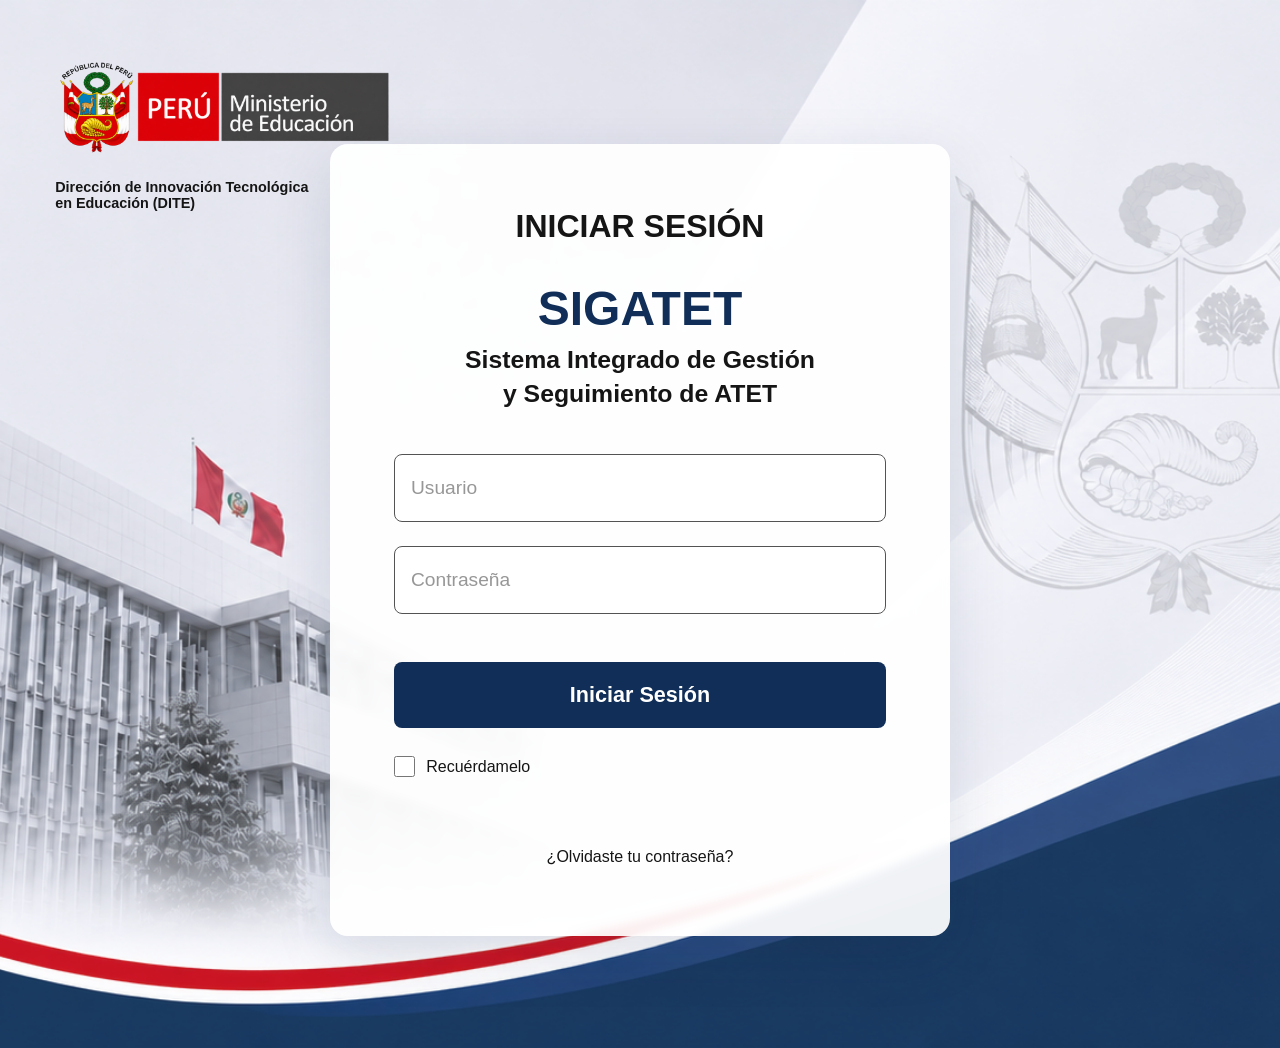
==== commit f1c55c9f: "OKAS" ====
--- a/src/pages/inicio.html
+++ b/src/pages/inicio.html
@@ -3,8 +3,8 @@
   <head>
     <meta charset="UTF-8" />
     <meta name="viewport" content="width=device-width, initial-scale=1.0" />
-    <meta name="description" content="Panel del Sistema de Gestión ATET de la DITE" />
-    <title>Sistema de Gestión ATET | Panel</title>
+    <meta name="description" content="SIGATET · Sistema Integrado de Gestión y Seguimiento de ATET" />
+    <title>SIGATET | Panel</title>
     <link rel="stylesheet" href="../assets/css/inicio.css" />
   </head>
   <body>
@@ -25,9 +25,9 @@
           <button class="menu-button" id="menu-button" type="button" aria-label="Abrir menú" aria-controls="sidebar" aria-expanded="false">
             <span></span><span></span><span></span>
           </button>
-          <div class="dite-brand" aria-label="Dirección de Innovación Tecnológica en Educación">
-            <strong>DITE</strong>
-            <span>Dirección de Innovación Tecnológica<br />en Educación</span>
+          <div class="dite-brand" aria-label="SIGATET, Sistema Integrado de Gestión y Seguimiento de ATET">
+            <strong>SIGATET</strong>
+            <span>Sistema Integrado de Gestión<br />y Seguimiento de ATET</span>
           </div>
           <div class="user-menu">
             <div class="user-menu__details">
@@ -55,11 +55,14 @@
     <script src="../config/roles.js"></script>
     <script src="../config/modulos.js"></script>
     <script src="../config/denominacion.js"></script>
+    <script src="../config/zonas.js"></script>
     <script src="../config/importacion.js"></script>
     <script src="../config/evaluacion.js"></script>
     <script src="../config/informe.js"></script>
     <script src="../config/demo-store.js"></script>
+    <script src="../assets/js/macro-contexto.js"></script>
     <script src="../assets/js/dashboard-calculos.js"></script>
+    <script src="../assets/js/atet-calculos.js"></script>
     <script src="../assets/js/entregables-calculos.js"></script>
     <script src="../assets/js/entregables.js"></script>
     <script src="../assets/js/historial.js"></script>
@@ -73,9 +76,9 @@
     <script src="../assets/js/jefe-estado-entregables.js"></script>
     <script src="../assets/js/jefe-informes-macro.js"></script>
     <script src="../assets/js/jefe-productividad-gestor.js"></script>
+    <script src="../assets/js/admin.js"></script>
     <script src="../assets/js/perfil.js"></script>
     <script src="../assets/js/dashboard.js"></script>
-    <script src="../assets/js/atet-calculos.js"></script>
     <script src="../assets/js/mis-atet.js"></script>
     <script src="../assets/js/registrar-atet.js"></script>
     <script src="../assets/js/importacion-validacion.js"></script>
--- a/src/assets/css/inicio.css
+++ b/src/assets/css/inicio.css
@@ -112,14 +112,14 @@
   align-items: center;
   justify-content: space-between;
   gap: 1.5rem;
-  padding: 1rem clamp(1.5rem, 4vw, 4rem);
+  padding: 1rem clamp(1.25rem, 3vw, 3rem);
   border-bottom: 1px solid var(--border);
   background: var(--surface);
 }
 
 .dite-brand, .user-menu, .user-menu__details { display: flex; min-width: 0; align-items: center; }
 .dite-brand { gap: 1.25rem; }
-.dite-brand strong { font-size: clamp(2rem, 3vw, 2.75rem); line-height: 1; }
+.dite-brand strong { font-size: clamp(1.5rem, 2.2vw, 2rem); line-height: 1; letter-spacing: 0.04em; }
 .dite-brand span { font-size: 0.85rem; font-weight: 700; }
 .user-menu { gap: 1.25rem; }
 .user-menu__details { gap: 2rem; }
@@ -143,6 +143,8 @@
   stroke-linejoin: round;
   stroke-width: 1.9;
 }
+.user-menu__avatar.has-photo { background-position: center; background-size: cover; box-shadow: inset 0 0 0 1px rgba(16, 46, 87, 0.12); }
+.user-menu__avatar.has-photo svg { visibility: hidden; }
 
 .logout-button {
   padding: 0.65rem 0.9rem;
@@ -297,6 +299,7 @@
   transform-origin: top center;
   transition: opacity 150ms ease, transform 180ms cubic-bezier(0.22, 1, 0.36, 1);
 }
+.custom-select__options.is-portaled { position: fixed; z-index: 10000; opacity: 1; pointer-events: auto; transform: translateY(0) scale(1); }
 .custom-select.is-open .custom-select__options { opacity: 1; pointer-events: auto; transform: translateY(0) scale(1); }
 .custom-select__option {
   width: 100%;
@@ -1150,14 +1153,22 @@
 .import-review__heading { display: flex; align-items: center; justify-content: space-between; gap: 1rem; margin-bottom: 1rem; }
 .import-review__heading p { color: var(--navy); font-weight: 700; }
 .import-review-table-wrapper { max-width: 100%; overflow-x: auto; }
-.import-review-table { width: 100%; min-width: 980px; border-collapse: collapse; font-size: 0.82rem; }
+.import-review-table { width: 100%; min-width: 760px; border-collapse: collapse; font-size: 0.82rem; table-layout: fixed; }
 .import-review-table th,
-.import-review-table td { padding: 0.8rem 0.7rem; border-bottom: 1px solid var(--border); text-align: left; vertical-align: top; }
+.import-review-table td { padding: 0.75rem 0.7rem; border-bottom: 1px solid var(--border); text-align: center; vertical-align: middle; overflow-wrap: anywhere; }
 .import-review-table th { background: #f3f6f9; color: #455164; font-size: 0.76rem; white-space: nowrap; }
-.import-review-table details { min-width: 170px; }
+.import-review-table col.import-col--fila { width: 8%; }
+.import-review-table col.import-col--codigo { width: 15%; }
+.import-review-table col.import-col--nombre { width: 27%; }
+.import-review-table col.import-col--region { width: 20%; }
+.import-review-table col.import-col--estado { width: 14%; }
+.import-review-table col.import-col--incidencias { width: 16%; }
+.import-review-table td.import-cell--nombre { text-align: left; }
+.import-issues-none { color: #17633f; font-weight: 600; white-space: nowrap; }
+.import-review-table details { display: inline-block; text-align: left; }
 .import-review-table summary { color: var(--navy); cursor: pointer; font-weight: 700; }
 .import-review-table details:focus-within { outline: 3px solid rgba(43, 108, 176, 0.2); outline-offset: 2px; }
-.import-review-table ul { display: grid; gap: 0.4rem; margin: 0.6rem 0 0; padding-left: 1.1rem; }
+.import-review-table ul { display: grid; gap: 0.4rem; margin: 0.5rem 0 0; padding-left: 1.1rem; }
 .import-review-table li { line-height: 1.35; }
 .import-review-table li.is-error { color: #8d1f1f; }
 .import-review-table li.is-warning { color: #805113; }
@@ -1228,7 +1239,7 @@
 .history-list__heading { display: flex; align-items: center; justify-content: space-between; gap: 1rem; }
 .history-list__heading h3 { margin: 0; color: var(--navy); font-size: 1.05rem; }
 .history-list__heading p { color: var(--navy); font-size: 0.85rem; font-weight: 700; }
-.history-filters { display: grid; grid-template-columns: minmax(220px, 2fr) minmax(180px, 1fr) auto; align-items: end; gap: 0.8rem; margin-top: 1.25rem; padding: 1rem; border: 1px solid var(--border); border-radius: 9px; background: #f8fafc; }
+.history-filters { display: grid; grid-template-columns: repeat(4, minmax(0, 1fr)) auto; align-items: end; gap: 0.8rem; margin-top: 1.25rem; padding: 1rem; border: 1px solid var(--border); border-radius: 9px; background: #f8fafc; }
 .history-filters input { width: 100%; min-height: 42px; padding: 0.6rem 0.7rem; border: 1px solid #aeb6c2; border-radius: 7px; }
 .history-filters input:focus-visible { border-color: #2b6cb0; outline: 3px solid rgba(43, 108, 176, 0.2); }
 .history-list__results { margin-top: 1.25rem; }
@@ -1276,6 +1287,11 @@
 .evaluation-item > label { display: block; margin-top: 1rem; color: #4d5868; font-size: 0.78rem; font-weight: 700; }
 .evaluation-item textarea { width: 100%; min-height: 70px; margin-top: 0.4rem; padding: 0.65rem 0.75rem; border: 1px solid #aeb6c2; border-radius: 7px; resize: vertical; font: inherit; }
 .evaluation-item textarea:focus-visible { border-color: #2b6cb0; outline: 3px solid rgba(43, 108, 176, 0.2); }
+.evaluation-item__pages { display: grid; grid-template-columns: repeat(2, minmax(0, 1fr)); gap: 0.75rem; margin-top: 0.9rem; }
+.evaluation-item__pages label { color: #4d5868; font-size: 0.78rem; font-weight: 700; }
+.evaluation-item__pages input { width: 100%; min-height: 42px; margin-top: 0.35rem; padding: 0.55rem 0.65rem; border: 1px solid #aeb6c2; border-radius: 7px; font: inherit; }
+.evaluation-item__pages input:focus-visible { border-color: #2b6cb0; outline: 3px solid rgba(43, 108, 176, 0.2); }
+.evaluation-detail__pages { color: #566173; font-size: 0.8rem; font-weight: 700; }
 .evaluation-item__error { min-height: 1.1rem; margin: 0.4rem 0 0; color: #8d1f1f; font-size: 0.76rem; }
 .evaluation-item.is-invalid { background: #fffafa; }
 .evaluation-outcome { display: grid; grid-template-columns: auto auto minmax(260px, 1fr); align-items: start; gap: 0.75rem 1rem; margin-top: 1.25rem; padding: 1rem; border-left: 4px solid var(--navy); background: #f8fafc; }
@@ -1361,8 +1377,10 @@
 .report-preview__paper dd { margin: 0.35rem 0 0; overflow-wrap: anywhere; font-weight: 700; }
 .report-preview__pending { color: #8a4d08; }
 .report-preview__subject { margin-top: 1.5rem !important; padding: 0.85rem 1rem; border-left: 4px solid var(--navy); background: #f6f8fb; font-weight: 700; }
+.report-preview__paper .is-editable { outline: 2px dashed #2b6cb0; outline-offset: 4px; background: #fffbe8; }
 .report-preview__criteria { margin: 0; padding: 0; border: 1px solid var(--border); border-radius: 8px; list-style: none; overflow: hidden; }
 .report-preview__criteria li { display: grid; grid-template-columns: minmax(0, 1fr) auto; align-items: center; gap: 1rem; padding: 0.8rem 1rem; border-bottom: 1px solid var(--border); }
+.report-preview__criteria li small { grid-column: 1 / -1; color: #566173; line-height: 1.5; }
 .report-preview__criteria li:last-child { border-bottom: 0; }
 .report-preview__criteria span { line-height: 1.45; }
 .report-preview__criteria strong { padding: 0.3rem 0.5rem; border-radius: 999px; font-size: 0.75rem; white-space: nowrap; }
@@ -1371,8 +1389,52 @@
 .report-preview__signature { display: grid; justify-items: center; width: min(100%, 330px); gap: 0.35rem; margin: 4rem auto 0; text-align: center; }
 .report-preview__signature > span { width: 100%; border-top: 1px solid #596273; }
 .report-preview__signature small { color: #8a4d08; }
-.report-preview__actions { display: flex; align-items: center; justify-content: flex-end; gap: 1rem; margin-top: 1.25rem; }
+.report-preview__actions { display: flex; flex-wrap: wrap; align-items: center; justify-content: flex-end; gap: 1rem; margin-top: 1.25rem; }
 .report-preview__actions .registration-form__status { margin: 0; }
+.report-confirm-modal { width: min(92vw, 460px); }
+.report-confirm-modal .admin-user-modal__body p { margin: 0; color: var(--text); line-height: 1.6; }
+.official-report { color: #17191d; font-family: Arial, sans-serif; font-size: 0.88rem; line-height: 1.65; }
+.official-report__letterhead { margin-bottom: 2rem; text-align: center; }
+.official-report__letterhead p { margin: 0.15rem 0; font-size: 0.76rem; }
+.official-report > h3 { margin: 0 0 2rem; color: #111; font-size: 1rem; text-align: center; text-decoration: underline; }
+.official-report__header-data { display: grid; gap: 0; margin: 0 0 2rem; }
+.official-report__header-data > div { display: grid; grid-template-columns: 105px minmax(0, 1fr); gap: 0.75rem; padding: 0.35rem 0; border: 0; }
+.official-report__header-data dt { color: #111; font-size: inherit; font-weight: 700; }
+.official-report__header-data dt::after { content: " :"; }
+.official-report__header-data dd { margin: 0; color: #111; font-weight: 400; overflow-wrap: anywhere; }
+.official-report__header-data > div:nth-child(3) dd { font-weight: 700; text-transform: uppercase; }
+.official-report__intro { margin: 1.5rem 0; text-align: justify; }
+.official-report section > h4 { margin: 2rem 0 0.85rem; color: #111; font-size: 0.9rem; text-decoration: underline; }
+.official-report section > p { color: #111; text-align: justify; }
+.official-report__service { padding: 0.75rem; border: 1px solid #596273; background: #f8f8f8; }
+.official-report__antecedents { margin: 0; padding-left: 2.4rem; list-style: none; counter-reset: antecedent; }
+.official-report__antecedents li { position: relative; margin: 0 0 0.85rem; color: #111; text-align: justify; }
+.official-report__antecedents li::before { counter-increment: antecedent; content: "1." counter(antecedent); position: absolute; left: -2.4rem; font-weight: 700; }
+.official-report__table-wrap { width: 100%; margin: 1rem 0 1.5rem; overflow-x: auto; }
+.official-report__table { width: 100%; min-width: 700px; border-collapse: collapse; color: #111; font-size: 0.72rem; line-height: 1.4; }
+.official-report__table th, .official-report__table td { padding: 0.65rem; border: 1px solid #4c4c4c; vertical-align: top; }
+.official-report__table th { background: #ececec; text-align: center; }
+.official-report__table--activities { min-width: 780px; }
+.official-report__table--activities th:nth-child(1) { width: 26%; }
+.official-report__table--activities th:nth-child(2) { width: 56%; }
+.official-report__table--activities th:nth-child(3) { width: 18%; }
+.official-report__table--observed { min-width: 820px; }
+.official-report__table--observed th:nth-child(1) { width: 24%; }
+.official-report__table--observed th:nth-child(2) { width: 38%; }
+.official-report__table--observed th:nth-child(3) { width: 38%; }
+.official-report__table--products { min-width: 1040px; }
+.official-report__table--products th:nth-child(1) { width: 20%; }
+.official-report__table--products th:nth-child(2) { width: 24%; }
+.official-report__table--products th:nth-child(3) { width: 12%; }
+.official-report__table--products th:nth-child(4) { width: 30%; }
+.official-report__table--products th:nth-child(5) { width: 14%; }
+.official-report__service-cell { background: #f6f6f6; font-weight: 700; vertical-align: middle !important; }
+.official-report__result, .official-report__pages { text-align: center; vertical-align: middle !important; font-weight: 700; }
+.official-report__observation { color: #8d1f1f; font-weight: 700; }
+.official-report__signature { display: grid; justify-items: center; width: min(100%, 340px); gap: 0.3rem; margin: 5rem auto 0; text-align: center; }
+.official-report__signature > span { width: 100%; border-top: 1px solid #333; }
+.official-report__signature small { color: #596273; }
+.official-report__demo-stamp { margin: 2.5rem 0 0 !important; padding: 0.6rem; border: 2px solid #a33; color: #a33 !important; font-size: 0.72rem; font-weight: 800; letter-spacing: 0.05em; text-align: center !important; }
 .manager-dashboard__reports { display: grid; gap: 0; margin: 0; padding: 0; list-style: none; }
 .manager-dashboard__reports li { display: grid; gap: 0.35rem; padding: 0.85rem 0; border-bottom: 1px solid var(--border); }
 .manager-dashboard__reports li:last-child { border-bottom: 0; }
@@ -1407,6 +1469,13 @@
 .deliverable-state__heading { display: flex; align-items: center; justify-content: space-between; gap: 1rem; }
 .deliverable-state__heading h3 { margin: 0; color: var(--navy); font-size: 1.1rem; }
 .deliverable-state__heading p { color: var(--navy); font-size: 0.85rem; font-weight: 700; }
+.deliverable-state__heading-meta { display: flex; align-items: center; gap: 0.85rem; }
+.deliverable-state__pdf { padding: 0.5rem 0.95rem; font-size: 0.82rem; white-space: nowrap; }
+.deliverable-state__pdf::before { content: "⬇"; margin-right: 0.4rem; font-size: 0.9em; }
+@media (max-width: 620px) {
+  .deliverable-state__heading-meta { width: 100%; flex-direction: column; align-items: flex-start; }
+  .deliverable-state__pdf { width: 100%; }
+}
 .deliverable-state__filters { display: grid; grid-template-columns: repeat(3, minmax(0, 1fr)); align-items: end; gap: 0.85rem; margin-top: 1.25rem; padding: 1rem; border: 1px solid var(--border); border-radius: 9px; background: #f8fafc; }
 .deliverable-state__filters .atet-filters__clear { justify-self: start; }
 .deliverable-state__summary-wrapper { margin-top: 1.25rem; }
@@ -1443,6 +1512,18 @@
 .profile-view { width: 100%; }
 .profile-view__heading h3 { margin: 0; color: var(--navy); font-size: 1.1rem; }
 .profile-view__heading p { margin-top: 0.4rem; }
+.profile-view__grid { display: grid; grid-template-columns: minmax(250px, 0.7fr) minmax(0, 2fr); gap: 1rem; margin-top: 1.25rem; align-items: start; }
+.profile-photo, .profile-account { border: 1px solid var(--border); border-radius: 10px; background: #fff; }
+.profile-photo { display: grid; justify-items: center; padding: 1.25rem; text-align: center; }
+.profile-photo h4, .profile-account h4 { width: 100%; margin: 0; color: var(--navy); font-size: 0.95rem; }
+.profile-photo__avatar { display: grid; width: 144px; height: 144px; margin: 1.25rem 0; place-items: center; overflow: hidden; border: 4px solid #eef3f8; border-radius: 50%; background: var(--navy); color: #fff; font-size: 2rem; font-weight: 800; }
+.profile-photo__avatar img { width: 100%; height: 100%; object-fit: cover; }
+.profile-photo__actions { display: flex; flex-wrap: wrap; justify-content: center; gap: 0.65rem; }
+.profile-photo__upload { position: relative; overflow: hidden; cursor: pointer; }
+.profile-photo__upload input { position: absolute; width: 1px; height: 1px; opacity: 0; pointer-events: none; }
+.profile-photo__hint { margin: 0.9rem 0 0; color: #697386; font-size: 0.76rem; line-height: 1.45; }
+.profile-photo__status { min-height: 1.2rem; margin: 0.55rem 0 0; color: var(--navy); font-size: 0.78rem; font-weight: 700; }
+.profile-account { padding: 1.25rem; }
 .profile-view__details { display: grid; grid-template-columns: repeat(2, minmax(0, 1fr)); margin: 1.25rem 0 0; border: 1px solid var(--border); border-radius: 9px; overflow: hidden; }
 .profile-view__details > div { padding: 1rem; border-right: 1px solid var(--border); border-bottom: 1px solid var(--border); }
 .profile-view__details > div:nth-child(2n) { border-right: 0; }
@@ -1468,7 +1549,151 @@
   -webkit-overflow-scrolling: touch;
 }
 
+.admin-demo-note { margin: 0 0 1.25rem !important; }
+.admin-cards { display: grid; grid-template-columns: repeat(4, minmax(0, 1fr)); gap: 1rem; margin-bottom: 1rem; }
+.admin-card, .admin-panel { border: 1px solid var(--border); border-radius: 12px; background: #fff; box-shadow: 0 4px 14px rgba(16, 46, 87, 0.05); }
+.admin-card { display: grid; gap: 0.35rem; padding: 1.15rem; }
+.admin-card span { color: #566173; font-size: 0.78rem; font-weight: 800; text-transform: uppercase; }
+.admin-card strong { color: var(--navy); font-size: 1.8rem; }
+.admin-card small, .admin-help { color: #697386; }
+.admin-grid { display: grid; grid-template-columns: repeat(2, minmax(0, 1fr)); gap: 1rem; margin-bottom: 1rem; }
+.admin-panel { min-width: 0; margin-bottom: 1rem; padding: 1.15rem; }
+.admin-panel h3 { margin: 0 0 1rem; color: var(--navy); }
+.admin-status { display: grid; gap: 0.7rem; margin: 0; padding: 0; list-style: none; }
+.admin-status li { display: grid; grid-template-columns: auto 1fr auto; align-items: center; gap: 0.6rem; }
+.dot { width: 9px; height: 9px; border-radius: 50%; background: #2b6cb0; }
+.dot--ok { background: #1f9d61; }.dot--warn { background: #d59010; }.dot--error { background: #c9342f; }
+.admin-actions { display: grid; gap: 0.6rem; }
+.admin-actions a { padding: 0.75rem; border: 1px solid var(--border); border-radius: 8px; color: var(--navy); font-weight: 700; text-decoration: none; }
+.admin-actions a:hover { background: #f2f6fb; }
+.admin-toolbar { display: flex; align-items: center; justify-content: space-between; gap: 1rem; margin-bottom: 1rem; }
+.admin-year-parameter { display: flex; align-items: end; justify-content: space-between; gap: 2rem; margin-bottom: 1rem; }
+.admin-year-parameter p { margin-bottom: 0; color: var(--muted); }
+.admin-year-parameter label { display: grid; flex: 0 0 220px; gap: 0.45rem; color: var(--navy); font-size: 0.82rem; font-weight: 800; }
+.admin-year-parameter input { width: 100%; min-height: 42px; padding: 0.65rem 0.75rem; border: 1px solid #aeb9c8; border-radius: 7px; background: #fff; color: var(--text); font: inherit; }
+.admin-toolbar { flex-wrap: wrap; padding: 0.85rem 1rem; border: 1px solid var(--border); border-radius: 10px; background: #fff; }
+.admin-toolbar > span { margin-left: auto; color: #566173; font-size: 0.8rem; font-weight: 700; white-space: nowrap; }
+.admin-search { width: min(100%, 520px); min-height: 42px; padding: 0.6rem 0.75rem; border: 1px solid #aeb6c2; border-radius: 8px; font: inherit; }
+.audit-filters { margin-bottom: 1rem; padding: 1.15rem; border: 1px solid var(--border); border-radius: 10px; background: #fff; }
+.audit-filter-grid { display: grid; grid-template-columns: repeat(6, minmax(125px, 1fr)) minmax(240px, 2fr); gap: 0.85rem; }
+.audit-filter-grid label { display: grid; gap: 0.4rem; color: #34445c; font-size: 0.75rem; font-weight: 800; }
+.audit-filter-grid input, .audit-filter-grid select { width: 100%; min-height: 42px; padding: 0.6rem 0.7rem; border: 1px solid #b7c0cd; border-radius: 7px; background: #fff; color: var(--text); font: inherit; }
+.audit-filter-actions { display: flex; align-items: center; justify-content: space-between; gap: 1rem; margin-top: 1rem; }
+.audit-filter-actions > div { display: flex; gap: 0.75rem; }
+.audit-results-heading { display: flex; align-items: center; justify-content: space-between; gap: 1rem; margin: 0.7rem 0; color: #596476; font-size: 0.78rem; }
+.audit-results-heading span { color: var(--navy); font-weight: 800; }
+.audit-table { min-width: 1380px; table-layout: auto; }
+.audit-table th:first-child { width: 155px; }
+.audit-table th:nth-child(2) { width: 190px; }
+.audit-table th:nth-child(3) { width: 165px; }
+.audit-table th:nth-child(4) { width: 155px; }
+.audit-table th:nth-child(5) { width: 110px; }
+.audit-table th:nth-child(6) { min-width: 300px; }
+.audit-table th:nth-child(7) { width: 160px; }
+.audit-table th:last-child { width: 75px; }
+.audit-table .audit-date, .audit-table .audit-role, .audit-table .audit-module { white-space: nowrap; }
+.audit-table .audit-description { min-width: 300px; text-align: center; line-height: 1.4; }
+.audit-table .audit-record { min-width: 150px; }
+.audit-user { display: inline-flex; align-items: center; gap: 0.5rem; white-space: nowrap; }
+.audit-user__avatar { display: inline-grid; width: 30px; height: 30px; place-items: center; border-radius: 50%; background: #e5edf9; color: #235a9f; font-size: 0.66rem; font-weight: 900; }
+.audit-action { display: inline-flex; padding: 0.3rem 0.55rem; border-radius: 5px; background: #eef1f5; color: #536174; font-size: 0.7rem; font-weight: 800; text-transform: capitalize; }
+.audit-action--create { background: #e5f5ec; color: #16804c; }
+.audit-action--update { background: #fff3db; color: #a66300; }
+.audit-action--delete { background: #fdebea; color: #c23b32; }
+.audit-action--view { background: #eaf1ff; color: #2764c5; }
+.audit-record-link { display: inline-block; color: #1769d2; font-weight: 800; line-height: 1.35; text-decoration: none; }
+.audit-record-link:hover { text-decoration: underline; }
+.audit-record-code { color: #596476; font-weight: 700; }
+.audit-detail-button { padding: 0.35rem 0.6rem; border: 1px solid #b7c0cd; border-radius: 6px; background: #fff; color: var(--navy); font-weight: 800; cursor: pointer; }
+.audit-detail-list { display: grid; gap: 0; margin: 0; }
+.audit-detail-list > div { display: grid; grid-template-columns: 150px minmax(0, 1fr); gap: 1rem; padding: 0.8rem 0; border-bottom: 1px solid var(--border); }
+.audit-detail-list dt { color: #596476; font-size: 0.75rem; font-weight: 800; }
+.audit-detail-list dd { margin: 0; overflow-wrap: anywhere; }
+.audit-detail-list pre { margin: 0; white-space: pre-wrap; font: inherit; }
+.audit-value-fields { display: grid; grid-template-columns: repeat(2, minmax(0, 1fr)); gap: 0.65rem; }
+.audit-value-fields > div { display: grid; gap: 0.2rem; padding: 0.65rem 0.75rem; border: 1px solid #dce3ec; border-radius: 7px; background: #f8fafc; }
+.audit-value-fields span { color: #697386; font-size: 0.7rem; font-weight: 700; }
+.audit-value-fields strong { color: #243752; font-weight: 700; overflow-wrap: anywhere; }
+.audit-value-text { margin: 0; padding: 0.65rem 0.75rem; border: 1px solid #dce3ec; border-radius: 7px; background: #f8fafc; color: #243752; }
+.admin-table-wrap { width: 100%; overflow-x: auto; border: 1px solid var(--border); border-radius: 10px; background: #fff; }
+.admin-table { width: 100%; min-width: 820px; border-collapse: collapse; font-size: 0.82rem; }
+.admin-table-wrap .admin-table { transition: opacity 180ms ease, transform 180ms ease; will-change: opacity, transform; }
+.admin-table-wrap.is-page-leaving .admin-table { opacity: 0; transform: translateY(6px); }
+.admin-table-wrap.is-page-entering .admin-table { opacity: 0; transform: translateY(-6px); }
+.admin-table th, .admin-table td { padding: 0.85rem 0.75rem; border-bottom: 1px solid var(--border); text-align: center; vertical-align: middle; }
+.admin-table th { background: #f5f7fa; color: #465265; white-space: nowrap; }
+.admin-table tbody tr:hover { background: #f8fafc; }
+.admin-table tr:last-child td { border-bottom: 0; }
+.admin-grid .admin-table { min-width: 100%; }
+.admin-badge { display: inline-block; padding: 0.25rem 0.45rem; border-radius: 999px; background: #e8eef7; color: var(--navy); font-size: 0.72rem; font-weight: 800; white-space: nowrap; }
+.admin-badge--ok { background: #e8f5ee; color: #17633f; }.admin-badge--off { background: #fbe9e7; color: #8d1f1f; }.admin-badge--warn { background: #fef3e0; color: #8a5300; }
+.admin-row-actions { display: flex; flex-wrap: wrap; justify-content: center; gap: 0.4rem; }
+.admin-row-actions button { min-height: 34px; padding: 0.35rem 0.55rem; border: 1px solid #9eabc0; border-radius: 6px; background: #fff; color: var(--navy); cursor: pointer; }
+.admin-table .admin-row-actions button { display: inline-flex; flex: 0 0 92px; width: 92px; align-items: center; justify-content: center; }
+.admin-protected-account { display: inline-flex; align-items: center; min-height: 34px; padding: 0.35rem 0.65rem; border-radius: 999px; background: #eef1f5; color: #566173; font-size: 0.72rem; font-weight: 800; white-space: nowrap; }
+.admin-table-pagination { margin-right: 0.25rem; margin-bottom: 1rem; }
+.admin-products { display: grid; gap: 0.8rem; padding-left: 1.4rem; }
+.admin-products li { padding-left: 0.3rem; }.admin-products strong, .admin-products span { display: block; }.admin-products span { margin-top: 0.25rem; line-height: 1.5; }
+.admin-user-modal { width: min(92vw, 860px); max-height: min(90vh, 820px); padding: 0; border: 0; border-radius: 14px; background: #fff; color: var(--text); box-shadow: 0 24px 70px rgba(5, 18, 37, 0.32); overflow: hidden; }
+.admin-user-modal.has-portaled-select { overflow: visible; }
+.admin-user-modal::backdrop { background: rgba(5, 18, 37, 0.62); backdrop-filter: blur(2px); }
+.admin-user-form { display: grid; max-height: min(90vh, 820px); grid-template-rows: auto minmax(0, 1fr) auto; }
+.admin-user-modal__header { display: flex; align-items: flex-start; justify-content: space-between; gap: 1rem; padding: 1.25rem 1.5rem; border-bottom: 1px solid var(--border); }
+.admin-user-modal__header h3 { margin: 0; color: var(--navy); font-size: 1.2rem; }
+.admin-user-modal__header p { margin: 0.35rem 0 0; color: #697386; font-size: 0.85rem; }
+.admin-user-modal__close { display: grid; flex: 0 0 auto; width: 38px; height: 38px; padding: 0; place-items: center; border: 1px solid var(--border); border-radius: 50%; background: #fff; color: #465265; font-size: 1.5rem; line-height: 1; cursor: pointer; }
+.admin-user-modal__close:hover { background: #f3f6f9; }
+.admin-user-modal__body { padding: 1.25rem 1.5rem; overflow-y: auto; }
+.admin-user-modal__body .registration-form__note { margin: 0 0 1.25rem; }
+.admin-assignment-chips { list-style: none; margin: 0.5rem 0 0; padding: 0; display: flex; flex-wrap: wrap; gap: 0.4rem; }
+.admin-assignment-chips li { background: var(--surface, #fff); border: 1px solid var(--border); border-radius: 999px; padding: 0.15rem 0.7rem; font-size: 0.85rem; }
+.admin-user-form__grid { display: grid; grid-template-columns: repeat(2, minmax(0, 1fr)); gap: 1rem 1.25rem; }
+.admin-user-modal__footer { display: flex; align-items: center; justify-content: flex-end; gap: 0.75rem; padding: 1rem 1.5rem; border-top: 1px solid var(--border); background: #f8fafc; }
+.admin-user-form__status { min-height: 1.2rem; margin: 0 auto 0 0; color: #8d1f1f; font-size: 0.8rem; font-weight: 700; }
+.admin-atet-modal { width: min(92vw, 760px); }
+.admin-atet-reason { margin-top: 1.25rem; }
+.admin-atet-status-change { display: grid; grid-template-columns: auto auto auto auto auto; align-items: center; justify-content: center; gap: 0.75rem; padding: 1rem; border: 1px solid var(--border); border-radius: 9px; background: #f8fafc; }
+.admin-atet-status-change > span { color: #566173; font-size: 0.8rem; font-weight: 700; }
+.admin-atet-status-change > strong { color: var(--navy); }
+.roles-layout { display: grid; grid-template-columns: minmax(0, 0.9fr) minmax(620px, 1.4fr); gap: 1rem; align-items: start; }
+.roles-layout .admin-panel { margin: 0; }
+.roles-section-heading { margin-bottom: 1rem; }
+.roles-section-heading h3 { margin-bottom: 0.25rem; }
+.roles-section-heading p { margin: 0; color: #697386; font-size: 0.82rem; }
+.roles-flow__columns { display: grid; grid-template-columns: repeat(3, minmax(0, 1fr)); gap: 0.75rem; }
+.role-flow-card { min-width: 0; padding: 0.9rem; border: 2px solid #b7d7c4; border-radius: 10px; background: #fff; }
+.role-flow-card--manager { border-color: #f0c58f; }
+.role-flow-card--boss { border-color: #a9c5ee; }
+.role-flow-card header { display: flex; align-items: center; gap: 0.6rem; padding-bottom: 0.75rem; border-bottom: 1px solid var(--border); }
+.role-flow-card header > span { display: grid; flex: 0 0 auto; width: 36px; height: 36px; place-items: center; border-radius: 50%; background: #278454; color: #fff; font-weight: 800; }
+.role-flow-card--manager header > span { background: #df861f; }
+.role-flow-card--boss header > span { background: #2b67ca; }
+.role-flow-card h4, .role-flow-card p { margin: 0; }
+.role-flow-card h4 { color: var(--navy); font-size: 0.88rem; text-transform: uppercase; }
+.role-flow-card header p { margin-top: 0.15rem; color: #697386; font-size: 0.66rem; }
+.role-flow-card ol { display: grid; gap: 0.9rem; margin: 0.9rem 0 0; padding: 0; list-style: none; counter-reset: role-step; }
+.role-flow-card li { position: relative; display: grid; gap: 0.2rem; padding-left: 1.75rem; counter-increment: role-step; }
+.role-flow-card li::before { position: absolute; top: 0; left: 0; display: grid; width: 21px; height: 21px; place-items: center; border-radius: 50%; background: #278454; color: #fff; content: counter(role-step); font-size: 0.65rem; font-weight: 800; }
+.role-flow-card--manager li::before { background: #df861f; }
+.role-flow-card--boss li::before { background: #2b67ca; }
+.role-flow-card li strong { color: #26354b; font-size: 0.74rem; }
+.role-flow-card li span { color: #596476; font-size: 0.68rem; line-height: 1.45; }
+.roles-admin-note { margin: 1rem 0 0 !important; }
+.roles-permission-table { min-width: 780px; }
+.roles-permission-table th:first-child { width: 120px; }
+.roles-permission-table th:nth-child(2) { min-width: 220px; }
+.role-permission { display: inline-grid; width: 24px; height: 24px; place-items: center; border-radius: 50%; font-size: 0.85rem; font-weight: 900; }
+.role-permission--yes { background: #e5f5ec; color: #16804c; }
+.role-permission--partial { background: #fff4d9; color: #b56d00; }
+.role-permission--no { background: #fdebea; color: #c23b32; }
+.role-permission-group { color: #52617a; font-size: 0.7rem; font-weight: 800; text-transform: uppercase; }
+.roles-legend { display: flex; flex-wrap: wrap; justify-content: flex-end; gap: 1rem; margin-top: 0.9rem; color: #566173; font-size: 0.72rem; font-weight: 700; }
+.roles-legend > span { display: inline-flex; align-items: center; gap: 0.35rem; }
+
 @media (max-width: 1280px) {
+  .audit-filter-grid { grid-template-columns: repeat(3, minmax(0, 1fr)); }
+  .audit-filter-search { grid-column: span 3; }
+  .roles-layout { grid-template-columns: 1fr; }
   .tracking-grid { grid-template-columns: 1fr; }
   .atet-filters { grid-template-columns: repeat(2, minmax(0, 1fr)); }
   .atet-filters__clear { justify-self: start; }
@@ -1496,6 +1721,10 @@
 }
 
 @media (max-width: 980px) {
+  .roles-flow__columns { grid-template-columns: 1fr; }
+  .profile-view__grid { grid-template-columns: 1fr; }
+  .admin-cards { grid-template-columns: repeat(2, minmax(0, 1fr)); }
+  .admin-grid { grid-template-columns: 1fr; }
   .sidebar { width: min(var(--sidebar-width), calc(100vw - 40px)); transform: translateX(-100%); }
   .sidebar__logout { display: block; }
   body.sidebar-open { overflow: hidden; }
@@ -1517,7 +1746,27 @@
 }
 
 @media (max-width: 600px) {
-  .dite-brand strong { font-size: 1.75rem; }
+  .audit-filter-grid { grid-template-columns: 1fr; }
+  .audit-filter-search { grid-column: auto; }
+  .audit-filter-actions, .audit-filter-actions > div, .audit-results-heading { align-items: stretch; flex-direction: column; }
+  .audit-detail-list > div { grid-template-columns: 1fr; gap: 0.3rem; }
+  .audit-value-fields { grid-template-columns: 1fr; }
+  .official-report__header-data > div { grid-template-columns: 1fr; gap: 0.1rem; }
+  .official-report__header-data dt::after { content: ""; }
+  .admin-user-modal { width: calc(100vw - 24px); max-height: calc(100vh - 24px); }
+  .admin-user-form { max-height: calc(100vh - 24px); }
+  .admin-user-modal__header, .admin-user-modal__body, .admin-user-modal__footer { padding-right: 1rem; padding-left: 1rem; }
+  .admin-user-form__grid { grid-template-columns: 1fr; }
+  .admin-user-modal__footer { align-items: stretch; flex-direction: column; }
+  .admin-user-modal__footer .registration-action { width: 100%; }
+  .admin-user-form__status { width: 100%; margin-bottom: 0.25rem; }
+  .admin-atet-status-change { grid-template-columns: 1fr; justify-items: center; }
+  .admin-cards { grid-template-columns: 1fr; }
+  .admin-toolbar { align-items: stretch; flex-direction: column; }
+  .admin-year-parameter { align-items: stretch; flex-direction: column; }
+  .admin-year-parameter label { flex-basis: auto; }
+  .evaluation-item__pages { grid-template-columns: 1fr; }
+  .dite-brand strong { font-size: 1.35rem; }
   .user-menu { gap: 0.5rem; }
   .user-menu__details { font-size: 0.85rem; }
   .user-menu__avatar { display: none; }
@@ -1608,6 +1857,8 @@
   .manager-productivity__summary > div:last-child { grid-column: auto; border-right: 0; border-bottom: 1px solid var(--border); }
   .manager-productivity__summary > div:last-child { border-bottom: 0; }
   .profile-view__details { grid-template-columns: 1fr; }
+  .profile-photo__actions { width: 100%; flex-direction: column; }
+  .profile-photo__actions .registration-action { width: 100%; }
   .profile-view__details > div,
   .profile-view__details > div:nth-child(2n),
   .profile-view__details > div:nth-last-child(-n + 2) { border-right: 0; border-bottom: 1px solid var(--border); }
